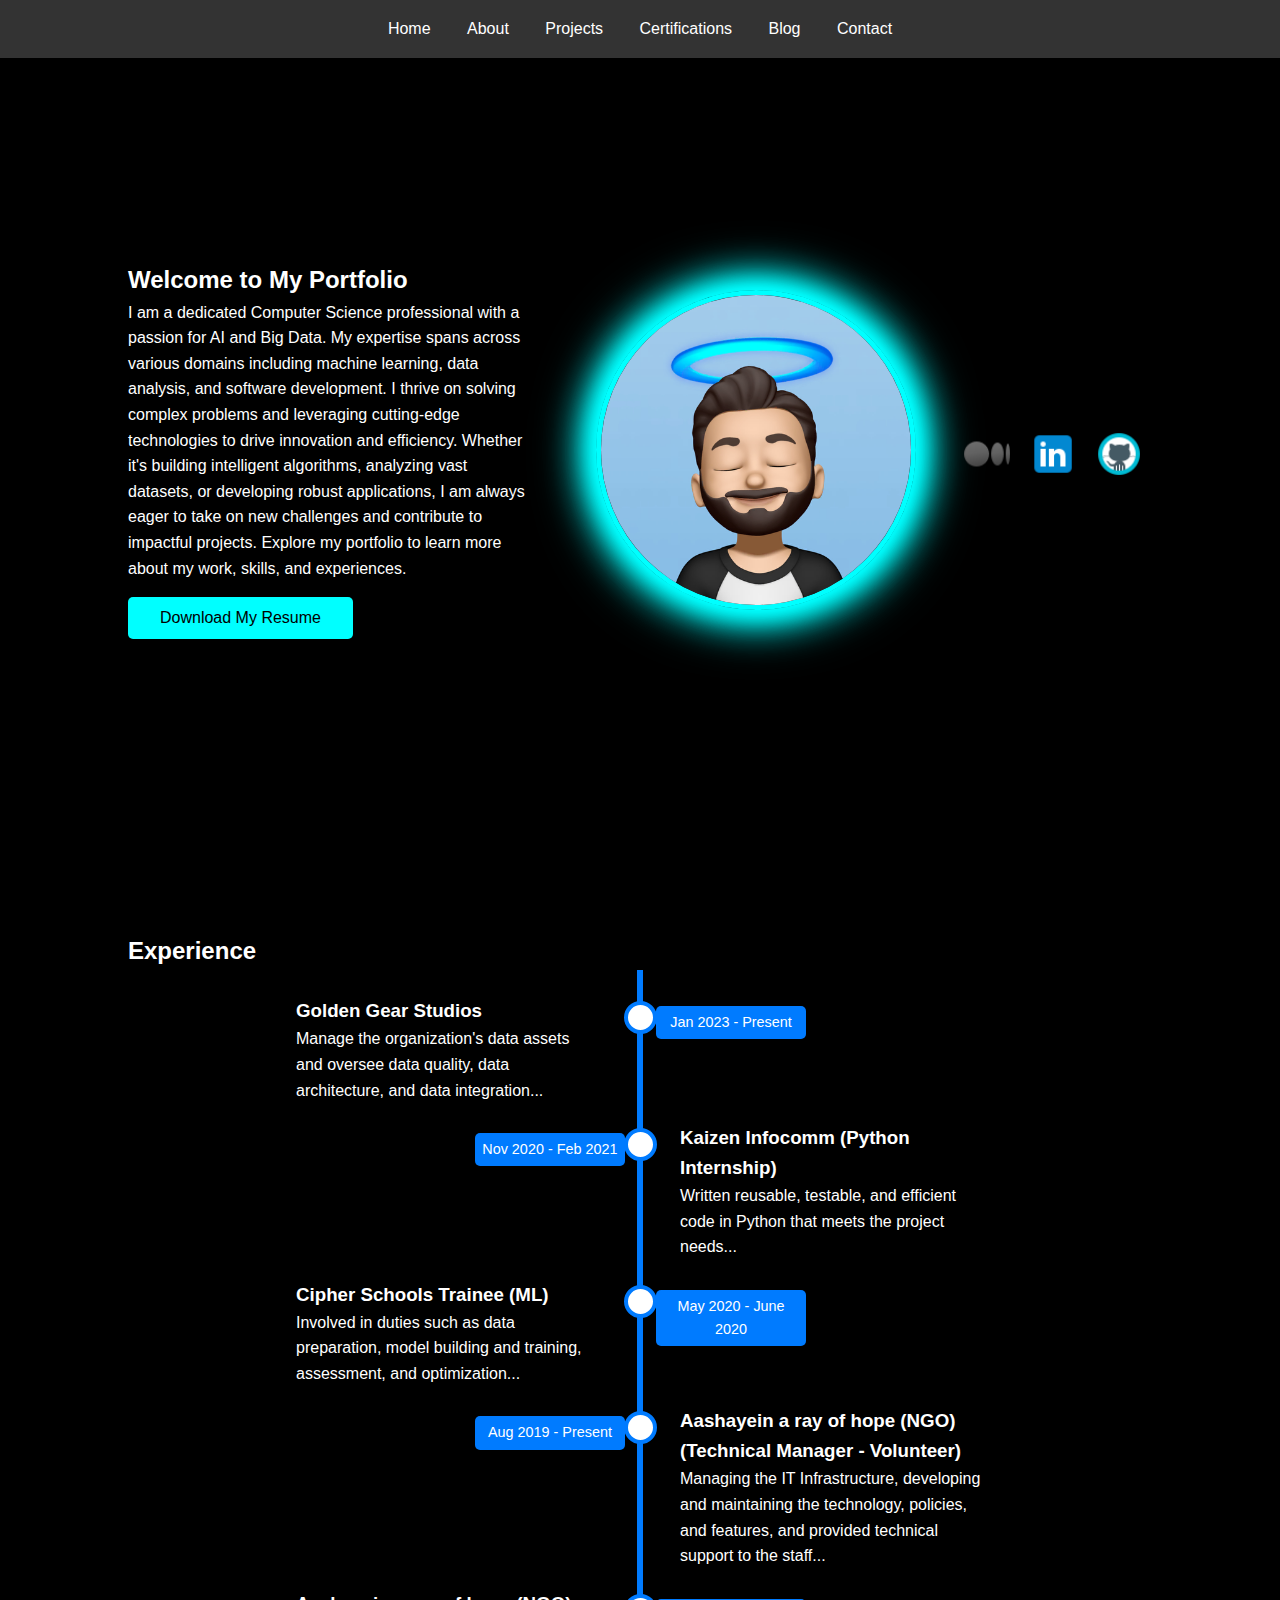
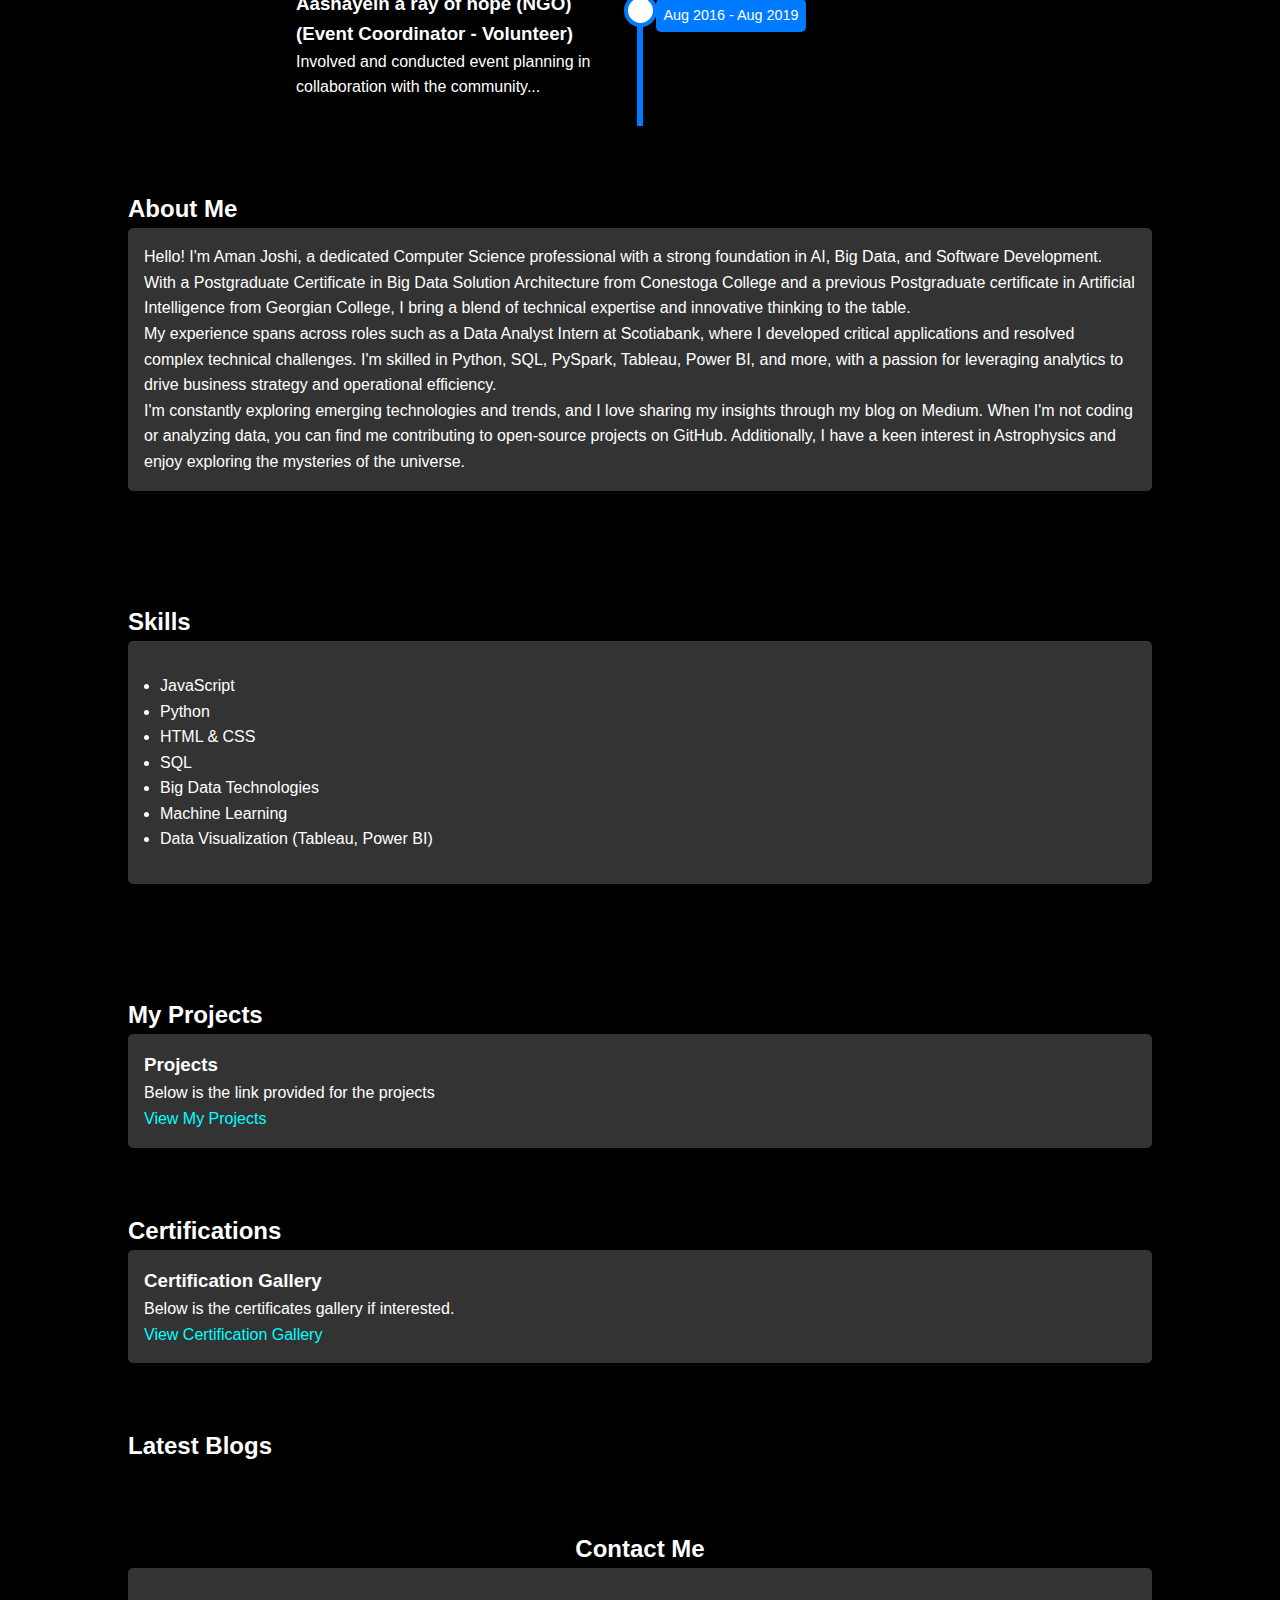
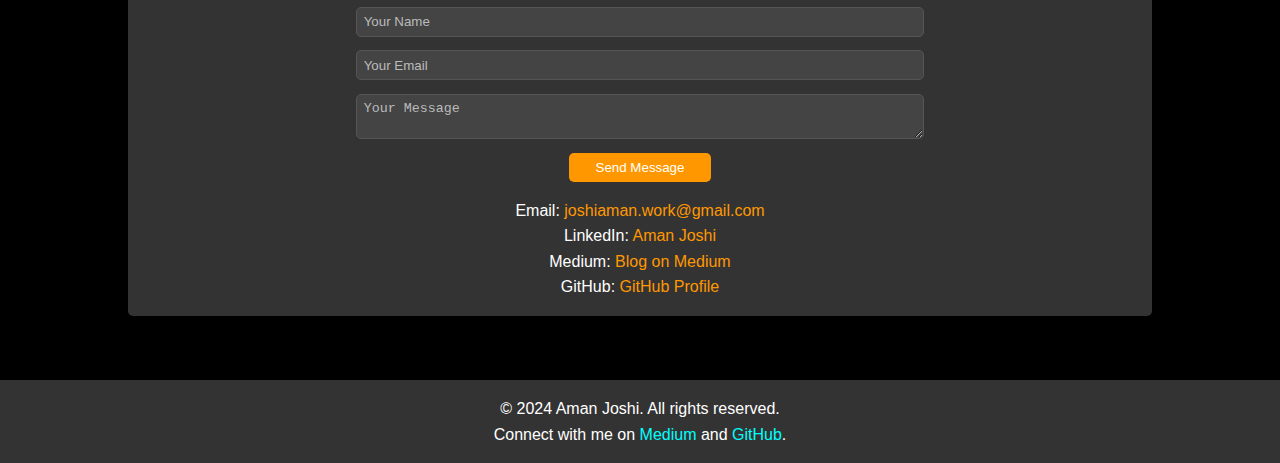
==== index.html @ c174aa96 "Update index.html" ====
<!DOCTYPE html>
<html lang="en">
<head>
    <meta charset="UTF-8">
    <meta name="viewport" content="width=device-width, initial-scale=1.0">
    <title>Aman Joshi - Portfolio</title>
    <link rel="stylesheet" href="styles.css">
</head>
<body>
    <!-- Header -->
    <header id="main-header">
        <div class="container">
            <div class="logo-name" id="logo-name">
                <img src="your-photo.jpg" alt="Aman Joshi" id="profile-img-header">
                <h1 id="name-header">Aman Joshi</h1>
            </div>
            <nav>
                <ul>
                    <li><a href="#home">Home</a></li>
                    <li><a href="#about">About</a></li>
                    <li><a href="#projects">Projects</a></li>
                    <li><a href="#certifications">Certifications</a></li>
                    <li><a href="#blog">Blog</a></li>
                    <li><a href="#contact">Contact</a></li>
                </ul>
            </nav>
        </div>
    </header>

    <!-- Home Section -->
    <section id="home">
        <div class="container home-content">
            <div class="text-content">
                <h2>Welcome to My Portfolio</h2>
                <p>I am a dedicated Computer Science professional with a passion for AI and Big Data. My expertise spans across various domains including machine learning, data analysis, and software development. I thrive on solving complex problems and leveraging cutting-edge technologies to drive innovation and efficiency. Whether it's building intelligent algorithms, analyzing vast datasets, or developing robust applications, I am always eager to take on new challenges and contribute to impactful projects. Explore my portfolio to learn more about my work, skills, and experiences.</p>
                <a href="JoshiAman_resume.pdf" class="btn-download" download>Download My Resume</a>
            </div>
            <div class="image-content">
                <img src="your-photo.jpg" alt="Aman Joshi" id="profile-img-center">
            </div>
            <div class="social-icons">
                <a href="https://medium.com/@amanjoshi1399" target="_blank"><img src="medium-icon.png" alt="Medium"></a>
                <a href="https://www.linkedin.com/in/amanjoshi1399/" target="_blank"><img src="linkedin-icon.png" alt="LinkedIn"></a>
                <a href="https://github.com/icyboguyaman" target="_blank"><img src="github-icon.png" alt="GitHub"></a>
            </div>
        </div>
    </section>

    <!-- Experience Section -->
    <section id="experience">
        <div class="container">
            <h2>Experience</h2>
            <div class="timeline">
                <div class="timeline-item">
                    <div class="timeline-date">Jan 2023 - Present</div>
                    <div class="timeline-content">
                        <h3>Golden Gear Studios</h3>
                        <p>Manage the organization's data assets and oversee data quality, data architecture, and data integration...</p>
                    </div>
                </div>
                <div class="timeline-item">
                    <div class="timeline-date">Nov 2020 - Feb 2021</div>
                    <div class="timeline-content">
                        <h3>Kaizen Infocomm (Python Internship)</h3>
                        <p>Written reusable, testable, and efficient code in Python that meets the project needs...</p>
                    </div>
                </div>
                <div class="timeline-item">
                    <div class="timeline-date">May 2020 - June 2020</div>
                    <div class="timeline-content">
                        <h3>Cipher Schools Trainee (ML)</h3>
                        <p>Involved in duties such as data preparation, model building and training, assessment, and optimization...</p>
                    </div>
                </div>
                <div class="timeline-item">
                    <div class="timeline-date">Aug 2019 - Present</div>
                    <div class="timeline-content">
                        <h3>Aashayein a ray of hope (NGO) (Technical Manager - Volunteer)</h3>
                        <p>Managing the IT Infrastructure, developing and maintaining the technology, policies, and features, and provided technical support to the staff...</p>
                    </div>
                </div>
                <div class="timeline-item">
                    <div class="timeline-date">Aug 2016 - Aug 2019</div>
                    <div class="timeline-content">
                        <h3>Aashayein a ray of hope (NGO) (Event Coordinator - Volunteer)</h3>
                        <p>Involved and conducted event planning in collaboration with the community...</p>
                    </div>
                </div>
            </div>
        </div>
    </section>

    <!-- About Section -->
    <section id="about">
        <div class="container">
            <h2>About Me</h2>
            <div class="content-box">
                <p>Hello! I'm Aman Joshi, a dedicated Computer Science professional with a strong foundation in AI, Big Data, and Software Development. With a Postgraduate Certificate in Big Data Solution Architecture from Conestoga College and a previous Postgraduate certificate in Artificial Intelligence from Georgian College, I bring a blend of technical expertise and innovative thinking to the table.</p>
                <p>My experience spans across roles such as a Data Analyst Intern at Scotiabank, where I developed critical applications and resolved complex technical challenges. I'm skilled in Python, SQL, PySpark, Tableau, Power BI, and more, with a passion for leveraging analytics to drive business strategy and operational efficiency.</p>
                <p>I'm constantly exploring emerging technologies and trends, and I love sharing my insights through my blog on Medium. When I'm not coding or analyzing data, you can find me contributing to open-source projects on GitHub. Additionally, I have a keen interest in Astrophysics and enjoy exploring the mysteries of the universe.</p>
            </div>
        </div>
    </section>

    <!-- Skills Section -->
    <section id="skills">
        <div class="container">
            <h2>Skills</h2>
            <div class="content-box">
                <ul>
                    <li>JavaScript</li>
                    <li>Python</li>
                    <li>HTML & CSS</li>
                    <li>SQL</li>
                    <li>Big Data Technologies</li>
                    <li>Machine Learning</li>
                    <li>Data Visualization (Tableau, Power BI)</li>
                </ul>
            </div>
        </div>
    </section>

    <!-- Projects Section -->
    <section id="projects">
        <div class="container">
            <h2>My Projects</h2>
            <div class="content-box">
                <h3>Projects</h3>
                <p>Below is the link provided for the projects</p>
                <a href="https://github.com/icyboguyaman?tab=repositories" target="_blank">View My Projects</a>
            </div>
        </div>
    </section>

    <!-- Certifications Section -->
    <section id="certifications">
        <div class="container">
            <h2>Certifications</h2>
            <div class="content-box">
                <h3>Certification Gallery</h3>
                <p>Below is the certificates gallery if interested.</p>
                <a href="certification-gallery.html" target="_blank">View Certification Gallery</a>
            </div>
        </div>
    </section>
    <!-- Latest Blogs Section -->
    <section id="latest-blogs">
        <div class="container">
            <h2>Latest Blogs</h2>
            <div id="medium-blogs"></div>
        </div>
    </section>

    <!-- Contact Section -->
    <section id="contact">
        <div class="container">
            <h2>Contact Me</h2>
            <div class="content-box">
                <form action="submit_form.php" method="post">
                    <input type="text" name="name" placeholder="Your Name" required>
                    <input type="email" name="email" placeholder="Your Email" required>
                    <textarea name="message" placeholder="Your Message" required></textarea>
                    <button type="submit">Send Message</button>
                </form>
                <div class="contact-info">
                    <p>Email: <a href="mailto:joshiaman.work@gmail.com">joshiaman.work@gmail.com</a></p>
                    <p>LinkedIn: <a href="https://www.linkedin.com/in/amanjoshi1399/">Aman Joshi</a></p>
                    <p>Medium: <a href="https://medium.com/@amanjoshi1399" target="_blank">Blog on Medium</a></p>
                    <p>GitHub: <a href="https://github.com/icyboguyaman" target="_blank">GitHub Profile</a></p>
                </div>
            </div>
        </div>
    </section>

     <!-- Footer Section -->   
    <footer>
        <div class="container">
            <p>&copy; 2024 Aman Joshi. All rights reserved.</p>
            <p>Connect with me on <a href="https://medium.com/@amanjoshi1399">Medium</a> and <a href="https://github.com/icyboguyaman">GitHub</a>.</p>
        </div>
    </footer>

    <script>
        // Fetch Medium posts
        document.addEventListener("DOMContentLoaded", function() {
            const mediumURL = 'https://medium.com/feed/@amanjoshi1399';

            fetch('https://api.rss2json.com/v1/api.json?rss_url=' + mediumURL)
                .then(response => response.json())
                .then(data => {
                    let output = '';
                    data.items.slice(0, 5).forEach(item => {
                        // Extract thumbnail from content if not provided
                        const parser = new DOMParser();
                        const content = parser.parseFromString(item.content, 'text/html');
                        const img = content.querySelector('img');
                        const thumbnail = img ? img.src : '';

                        output += `
                            <div class="blog-post">
                                <a href="${item.link}" target="_blank">
                                    ${thumbnail ? `<img src="${thumbnail}" alt="${item.title}" class="blog-thumbnail">` : ''}
                                    <h3>${item.title}</h3>
                                </a>
                            </div>
                        `;
                    });
                    document.getElementById('medium-blogs').innerHTML = output;
                });
        });

        // Scroll event for header
        window.addEventListener('scroll', function() {
            const header = document.querySelector('header');
            const profileImgHeader = document.querySelector('#profile-img-header');
            const nameHeader = document.querySelector('#name-header');
            const profileImgCenter = document.querySelector('#profile-img-center');
            const logoName = document.querySelector('#logo-name');

            if (window.scrollY > 50) {
                header.classList.add('scrolled');
                logoName.style.display = 'flex';
            } else {
                header.classList.remove('scrolled');
                logoName.style.display = 'none';
            }
        });

        // To Ensure the page loads at the top
        window.onload = function() {
            if (window.location.hash) {
                window.location.hash = '';
            }
        };
    </script>
</body>
</html>
---- styles.css ----
/* Reset some basic elements */
* {
    margin: 0;
    padding: 0;
    box-sizing: border-box;
}

/* Body */
body {
    background-color: #000; /* Set background to black */
    color: #fff; /* Set text color to white */
    font-family: Arial, sans-serif;
    line-height: 1.6;
}

/* Container */
.container {
    width: 80%;
    margin: 0 auto;
}

/* Header */
header {
    position: fixed;
    top: 0;
    width: 100%;
    background: #333;
    color: #fff;
    padding: 1em 0;
    z-index: 1000;
    display: flex;
    justify-content: space-between;
    align-items: center;
    transition: all 0.3s;
}

header h1 {
    font-size: 2em;
    transition: font-size 0.3s, transform 0.3s;
}

/* Container for logo and name */
.logo-name {
    display: none;
    align-items: center;
}

/* Profile Image */
#profile-img-header {
    border-radius: 50%;
    width: 50px;
    height: 50px;
    margin-right: 1em;
    transition: width 0.3s, height 0.3s, top 0.3s, left 0.3s, transform 0.3s;
}

/* Profile Image in the Center */
#profile-img-center {
    border-radius: 50%;
    width: 200px;
    height: 200px;
    margin-left: 2em;
}

/* Navigation */
nav ul {
    list-style: none;
    text-align: center;
}

nav ul li {
    display: inline;
    margin: 0 1em;
}

nav ul li a {
    color: #fff;
    text-decoration: none;
}

/* Home Section */
#home {
    display: flex;
    justify-content: center;
    align-items: center;
    text-align: left; /* Align text to the left */
    padding: 5em 0;
    min-height: 100vh;
}

#home .home-content {
    display: flex;
    align-items: center;
}

#home .text-content {
    flex: 1;
    margin-right: 2em; /* Add some space between text and image */
}

#home .image-content {
    flex: 1;
    display: flex;
    justify-content: center;
    align-items: center;
}

#profile-img-center {
    border-radius: 50%;
    width: 320px; 
    height: 320px; 
    margin: 1em 0;
    transition: transform 0.3s;
    border: 5px solid #00ffff; /* Neon border color */
    box-shadow: 0 0 10px #00ffff, 0 0 20px #00ffff, 0 0 30px #00ffff, 0 0 40px #00ffff, 0 0 50px #00ffff, 0 0 60px #00ffff; /* Neon glow effect */
}

/* About Section */
#about {
    background: #000; /* Set background to black */
    color: #fff; /* Set text color to white */
    padding: 2em 0;
}

#about .content-box {
    background: #333;
    padding: 1em;
    border-radius: 5px;
}

/* Skills Section */
#skills {
    background: #000; /* Set background to black */
    color: #fff; /* Set text color to white */
    padding: 5em 0;
}

#skills .content-box {
    background: #333;
    padding: 2em;
    border-radius: 5px;
}

/* Projects Section */
#projects {
    padding: 2em 0;
    background-color: #000; /* Set background to black */
    color: #fff; /* Set text color to white */
}

#projects .content-box {
    background: #333;
    padding: 1em;
    border-radius: 5px;
}

#projects .content-box a {
    color: #00ffff; /* Neon white color for links */
    text-decoration: none;
    transition: color 0.3s;
}

#projects .content-box a:hover {
    color: #ffffff; /* White color on hover */
}

/* Certifications Section */
#certifications {
    padding: 2em 0;
    background-color: #000; /* Set background to black */
    color: #fff; /* Set text color to white */
}

#certifications .content-box {
    background: #333;
    padding: 1em;
    border-radius: 5px;
}

#certifications .content-box a {
    color: #00ffff; /* Neon white color for links */
    text-decoration: none;
    transition: color 0.3s;
}

#certifications .content-box a:hover {
    color: #ffffff; /* White color on hover */
}

/* Blog Section */
#blog {
    padding: 2em 0;
    background-color: #000; /* Set background to black */
    color: #fff; /* Set text color to white */
}

#blog .content-box {
    background: #333;
    padding: 1em;
    border-radius: 5px;
}

#blog .content-box a {
    color: #00ffff; /* Neon white color for links */
    text-decoration: none;
    transition: color 0.3s;
}

#blog .content-box a:hover {
    color: #ffffff; /* White color on hover */
}

/* Contact Section */
#contact {
    background-color: #000; /* Set background to black */
    color: #fff; /* Set text color to white */
    padding: 2em 0;
    text-align: center;
}

#contact .content-box {
    background: #333;
    padding: 1em;
    border-radius: 5px;
}

#contact form {
    max-width: 600px;
    margin: 0 auto;
    padding: 1em;
    background: #333;
    border-radius: 5px;
}

#contact form input,
#contact form textarea {
    width: 100%;
    padding: 0.5em;
    margin: 0.5em 0;
    background: #444; /* Change input background to blend in */
    color: #fff; /* Change input text color to white */
    border: 1px solid #555; /* Add a border to inputs */
    border-radius: 5px;
}

#contact form input::placeholder,
#contact form textarea::placeholder {
    color: #bbb; /* Change placeholder text color */
}

#contact form button {
    padding: 0.5em 2em;
    background: #ff9800;
    color: #fff;
    border: none;
    border-radius: 5px;
    transition: background 0.3s;
}

#contact form button:hover {
    background: #e68900; /* Change button background on hover */
}

/* Footer */
footer {
    background: #333;
    color: #fff;
    text-align: center;
    padding: 1em 0;
    margin-top: 2em;
}

footer a {
    color: #00ffff; /* Neon white color for footer links */
    text-decoration: none;
    transition: color 0.3s;
}

footer a:hover {
    color: #ffffff; /* White color on hover */
}

/* Certification Gallery Section */
#certification-gallery .gallery {
    display: flex;
    flex-wrap: wrap;
    justify-content: center;
}

#certification-gallery .gallery-item {
    margin: 1em;
    background: #333;
    padding: 1em;
    border-radius: 5px;
    width: calc(33% - 2em);
    box-sizing: border-box;
    text-align: center;
}

#certification-gallery .gallery-item h3 {
    margin-bottom: 0.5em;
}

#certification-gallery .gallery-item img {
    width: 100px; /* Fixed width for thumbnails */
    height: auto;
    border-radius: 5px;
    cursor: pointer;
    transition: transform 0.3s;
}

#certification-gallery .gallery-item img:hover {
    transform: scale(1.05);
}

/* Modal */
.modal {
    display: none;
    position: fixed;
    z-index: 1000;
    left: 0;
    top: 0;
    width: 100%;
    height: 100%;
    overflow: auto;
    background-color: rgba(0, 0, 0, 0.8);
}

.modal .close {
    position: absolute;
    top: 10px;
    right: 25px;
    color: #fff;
    font-size: 35px;
    font-weight: bold;
    transition: 0.3s;
    cursor: pointer;
}

.modal .close:hover,
.modal .close:focus {
    color: #bbb;
    text-decoration: none;
    cursor: pointer;
}

.modal embed {
    margin: auto;
    display: block;
    width: 80%;
    max-width: 1000px;
    height: 80%;
}

/* Contact and About Section Links */
#about ul a,
.contact-info a {
    color: #ff9800;
    text-decoration: none;
    transition: color 0.3s;
}

#about ul a:hover,
.contact-info a:hover {
    color: #e68900;
}
html {
    scroll-behavior: smooth;
}

/* Fade-in animation */
@keyframes fadeIn {
    from {
        opacity: 0;
    }
    to {
        opacity: 1;
    }
}

/* Apply animation to sections */
#home, #about, #skills, #projects, #certifications, #blog, #contact {
    animation: fadeIn 2s ease-in-out;
}

/* Responsive Design */
@media (max-width: 768px) {
    .container {
        width: 90%;
    }

    header {
        flex-direction: column;
        align-items: center;
    }

    nav ul {
        flex-direction: column;
    }

    nav ul li {
        margin: 0.5em 0;
    }

    #home {
        flex-direction: column;
        text-align: center;
    }

    #home .text-content, #home .image-content {
        margin: 1em 0;
    }

    #about, #skills, #projects, #certifications, #blog, #contact {
        padding: 2em 0;
    }

    #profile-img-header {
        width: 75px;
        height: 75px;
    }

    #profile-img-center {
        width: 250px;
        height: 250px;
    }
}

/* Button Styles */
.btn-download {
    display: inline-block;
    padding: 0.5em 2em;
    margin-top: 1em;
    background: #00ffff; /* Neon blue color for button */
    color: #000; /* Black text color */
    text-decoration: none; /* Remove underline from link */
    border-radius: 5px; /* Rounded corners */
    transition: background 0.3s, transform 0.3s; /* Smooth transitions */
}

.btn-download:hover {
    background: #0099cc; /* Slightly darker blue on hover */
    transform: scale(1.05); /* Slightly enlarge the button on hover */
}

/* Experience Section */
#experience {
    background: #000; /* Set background to black */
    color: #fff; /* Set text color to white */
    padding: 2em 0;
}

#experience .timeline {
    position: relative;
    max-width: 800px;
    margin: 0 auto;
    padding: 1em;
}

#experience .timeline::after {
    content: '';
    position: absolute;
    width: 6px;
    background-color: #007bff;
    top: 0;
    bottom: 0;
    left: 50%;
    margin-left: -3px;
}

#experience .timeline-item {
    padding: 10px 40px;
    position: relative;
    background-color: inherit;
    width: 50%;
}

#experience .timeline-item::after {
    content: '';
    position: absolute;
    width: 25px;
    height: 25px;
    right: -17px;
    background-color: #fff;
    border: 4px solid #007bff;
    top: 15px;
    border-radius: 50%;
    z-index: 1;
}

#experience .timeline-item .timeline-date {
    padding: 0.5em 0;
    position: absolute;
    width: 150px; /* Adjust width as needed */
    top: 20px;
    font-size: 0.9em; /* Adjust font size as needed */
    background-color: #007bff; /* Background color for the date */
    color: #fff; /* Text color for the date */
    border-radius: 5px; /* Rounded corners for the date */
    padding: 5px; /* Padding for the date */
}

#experience .timeline-item:nth-child(odd) {
    left: 0;
}

#experience .timeline-item:nth-child(even) {
    left: 50%;
}

#experience .timeline-item:nth-child(even)::after {
    left: -16px;
}

#experience .timeline-item:nth-child(odd) .timeline-date {
    left: 400px; /* Position to the left for odd items */
    text-align: center;
}

#experience .timeline-item:nth-child(even) .timeline-date {
    left: -43%; /* Position to the right for even items */
    text-align: center;
}

/* Social Media Icons */
.social-icons {
    margin-top: 1em;
    display: flex;
    justify-content: center;
}

.social-icons a {
    margin: 0 0.5em;
}

.social-icons img {
    width: 50px;
    height: 50px;
    transition: transform 0.3s;
}

.social-icons img:hover {
    transform: scale(1.1);
}

/* Latest Blogs Section */
#latest-blogs {
    padding: 2em 0;
    background-color: #000; /* Set background to black */
    color: #fff; /* Set text color to white */
}

.blog-post {
    background: #333;
    color: #fff;
    padding: 1em;
    margin: 1em 0;
    border-radius: 5px;
    display: flex;
    align-items: center;
}

.blog-post img.blog-thumbnail {
    max-width: 100px; /* Adjust the size of the thumbnail */
    margin-right: 1em;
    border-radius: 5px;
}

.blog-post a {
    color: #00ffff; /* Neon white color for links */
    text-decoration: none;
    transition: color 0.3s;
}

.blog-post a:hover {
    color: #ffffff; /* White color on hover */
}
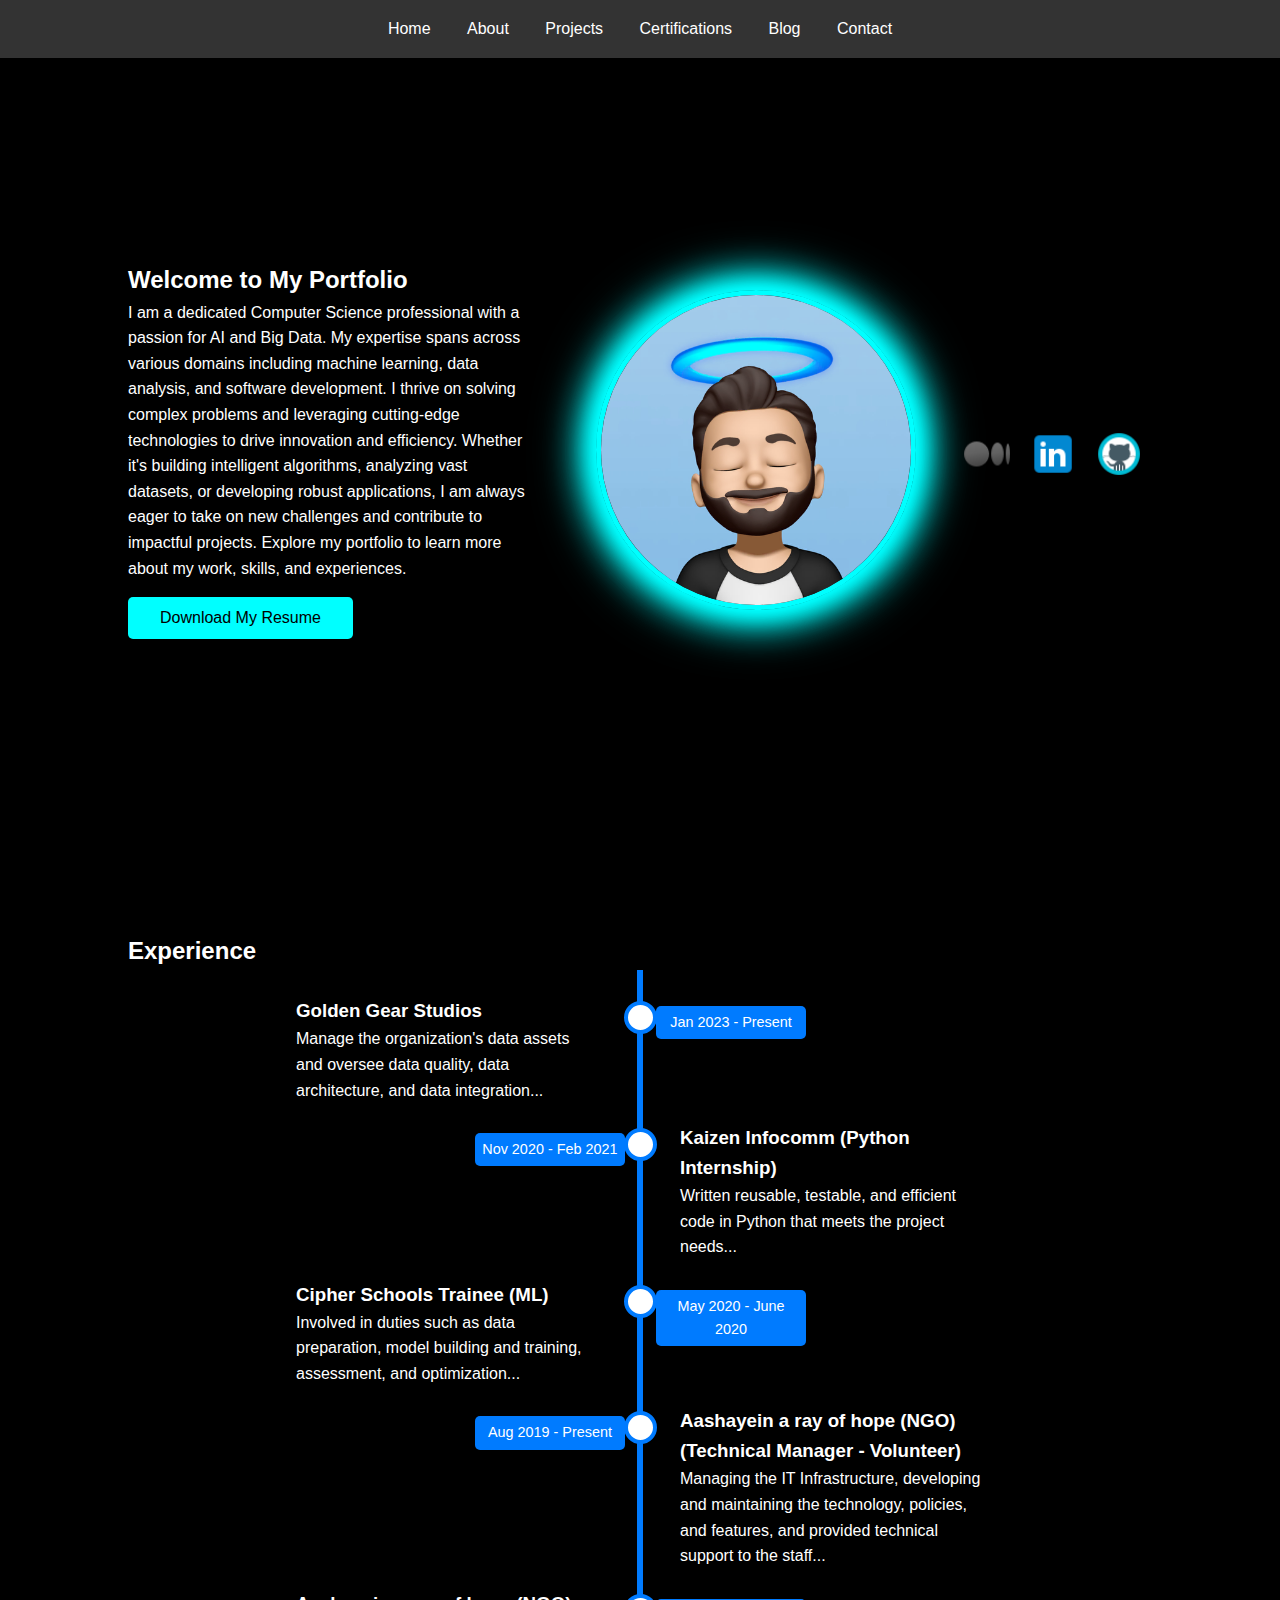
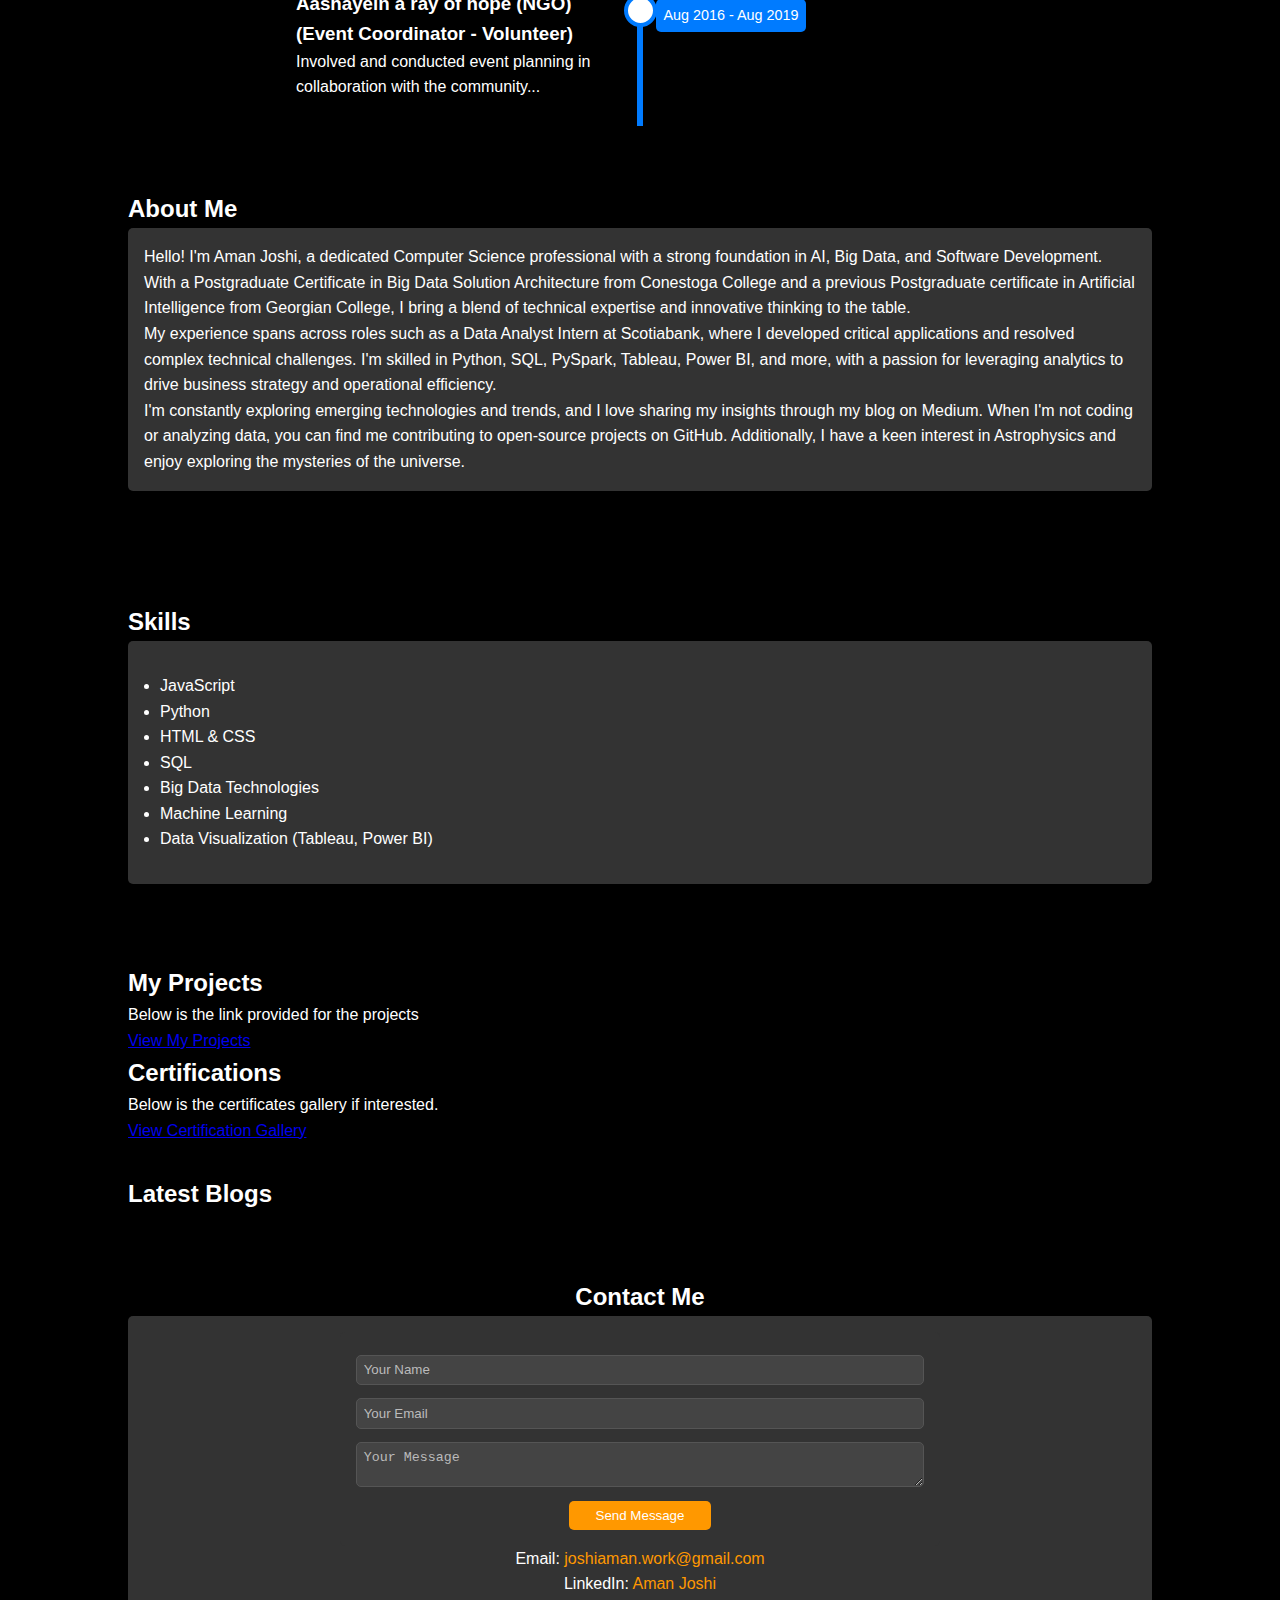
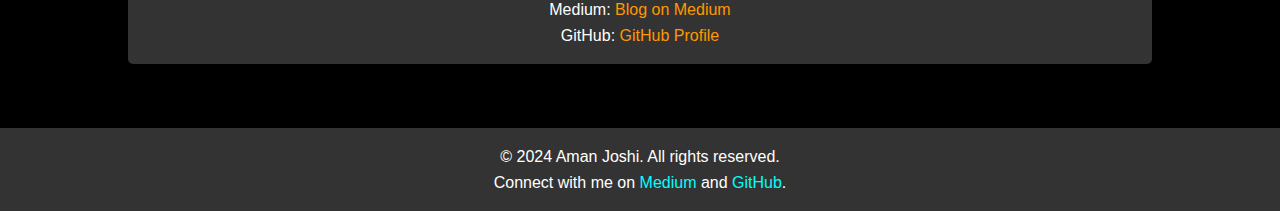
==== commit fb5e35dd: "Update index.html" ====
--- a/index.html
+++ b/index.html
@@ -120,34 +120,33 @@
         </div>
     </section>
 
-    <!-- Projects Section -->
-    <section id="projects">
-        <div class="container">
-            <h2>My Projects</h2>
-            <div class="content-box">
-                <h3>Projects</h3>
-                <p>Below is the link provided for the projects</p>
-                <a href="https://github.com/icyboguyaman?tab=repositories" target="_blank">View My Projects</a>
-            </div>
-        </div>
-    </section>
-
-    <!-- Certifications Section -->
-    <section id="certifications">
-        <div class="container">
-            <h2>Certifications</h2>
-            <div class="content-box">
-                <h3>Certification Gallery</h3>
-                <p>Below is the certificates gallery if interested.</p>
-                <a href="certification-gallery.html" target="_blank">View Certification Gallery</a>
-            </div>
-        </div>
-    </section>
+    <!-- Projects and Certifications Section -->
+<section id="projects-certifications">
+    <div class="container">
+        <div class="cards">
+            <div class="card">
+                <h2>My Projects</h2>
+                <div class="content-box">
+                    <p>Below is the link provided for the projects</p>
+                    <a href="https://github.com/icyboguyaman?tab=repositories" target="_blank">View My Projects</a>
+                </div>
+            </div>
+            <div class="card">
+                <h2>Certifications</h2>
+                <div class="content-box">
+                    <p>Below is the certificates gallery if interested.</p>
+                    <a href="certification-gallery.html" target="_blank">View Certification Gallery</a>
+                </div>
+            </div>
+        </div>
+    </div>
+</section>
+
     <!-- Latest Blogs Section -->
     <section id="latest-blogs">
         <div class="container">
             <h2>Latest Blogs</h2>
-            <div id="medium-blogs"></div>
+            <div class="blog-gallery" id="medium-blogs"></div>
         </div>
     </section>
 
@@ -172,7 +171,7 @@
         </div>
     </section>
 
-     <!-- Footer Section -->   
+    <!-- Footer Section -->   
     <footer>
         <div class="container">
             <p>&copy; 2024 Aman Joshi. All rights reserved.</p>
@@ -180,8 +179,8 @@
         </div>
     </footer>
 
+    <!-- JavaScript for fetching Medium posts -->
     <script>
-        // Fetch Medium posts
         document.addEventListener("DOMContentLoaded", function() {
             const mediumURL = 'https://medium.com/feed/@amanjoshi1399';
 
@@ -197,7 +196,7 @@
                         const thumbnail = img ? img.src : '';
 
                         output += `
-                            <div class="blog-post">
+                            <div class="blog-card">
                                 <a href="${item.link}" target="_blank">
                                     ${thumbnail ? `<img src="${thumbnail}" alt="${item.title}" class="blog-thumbnail">` : ''}
                                     <h3>${item.title}</h3>
--- a/styles.css
+++ b/styles.css
@@ -550,29 +550,45 @@
     color: #fff; /* Set text color to white */
 }
 
-.blog-post {
+.blog-gallery {
+    display: flex;
+    flex-wrap: wrap;
+    justify-content: center;
+}
+
+.blog-card {
     background: #333;
     color: #fff;
     padding: 1em;
-    margin: 1em 0;
-    border-radius: 5px;
-    display: flex;
-    align-items: center;
-}
-
-.blog-post img.blog-thumbnail {
-    max-width: 100px; /* Adjust the size of the thumbnail */
-    margin-right: 1em;
-    border-radius: 5px;
-}
-
-.blog-post a {
+    margin: 1em;
+    border-radius: 5px;
+    width: calc(33% - 2em);
+    box-sizing: border-box;
+    text-align: center;
+    transition: transform 0.3s;
+}
+
+.blog-card:hover {
+    transform: scale(1.05);
+}
+
+.blog-card img {
+    width: 100%;
+    height: auto;
+    border-radius: 5px;
+}
+
+.blog-card h3 {
+    margin-top: 1em;
+    font-size: 1.2em;
+}
+
+.blog-card a {
     color: #00ffff; /* Neon white color for links */
     text-decoration: none;
     transition: color 0.3s;
 }
 
-.blog-post a:hover {
+.blog-card a:hover {
     color: #ffffff; /* White color on hover */
 }
-
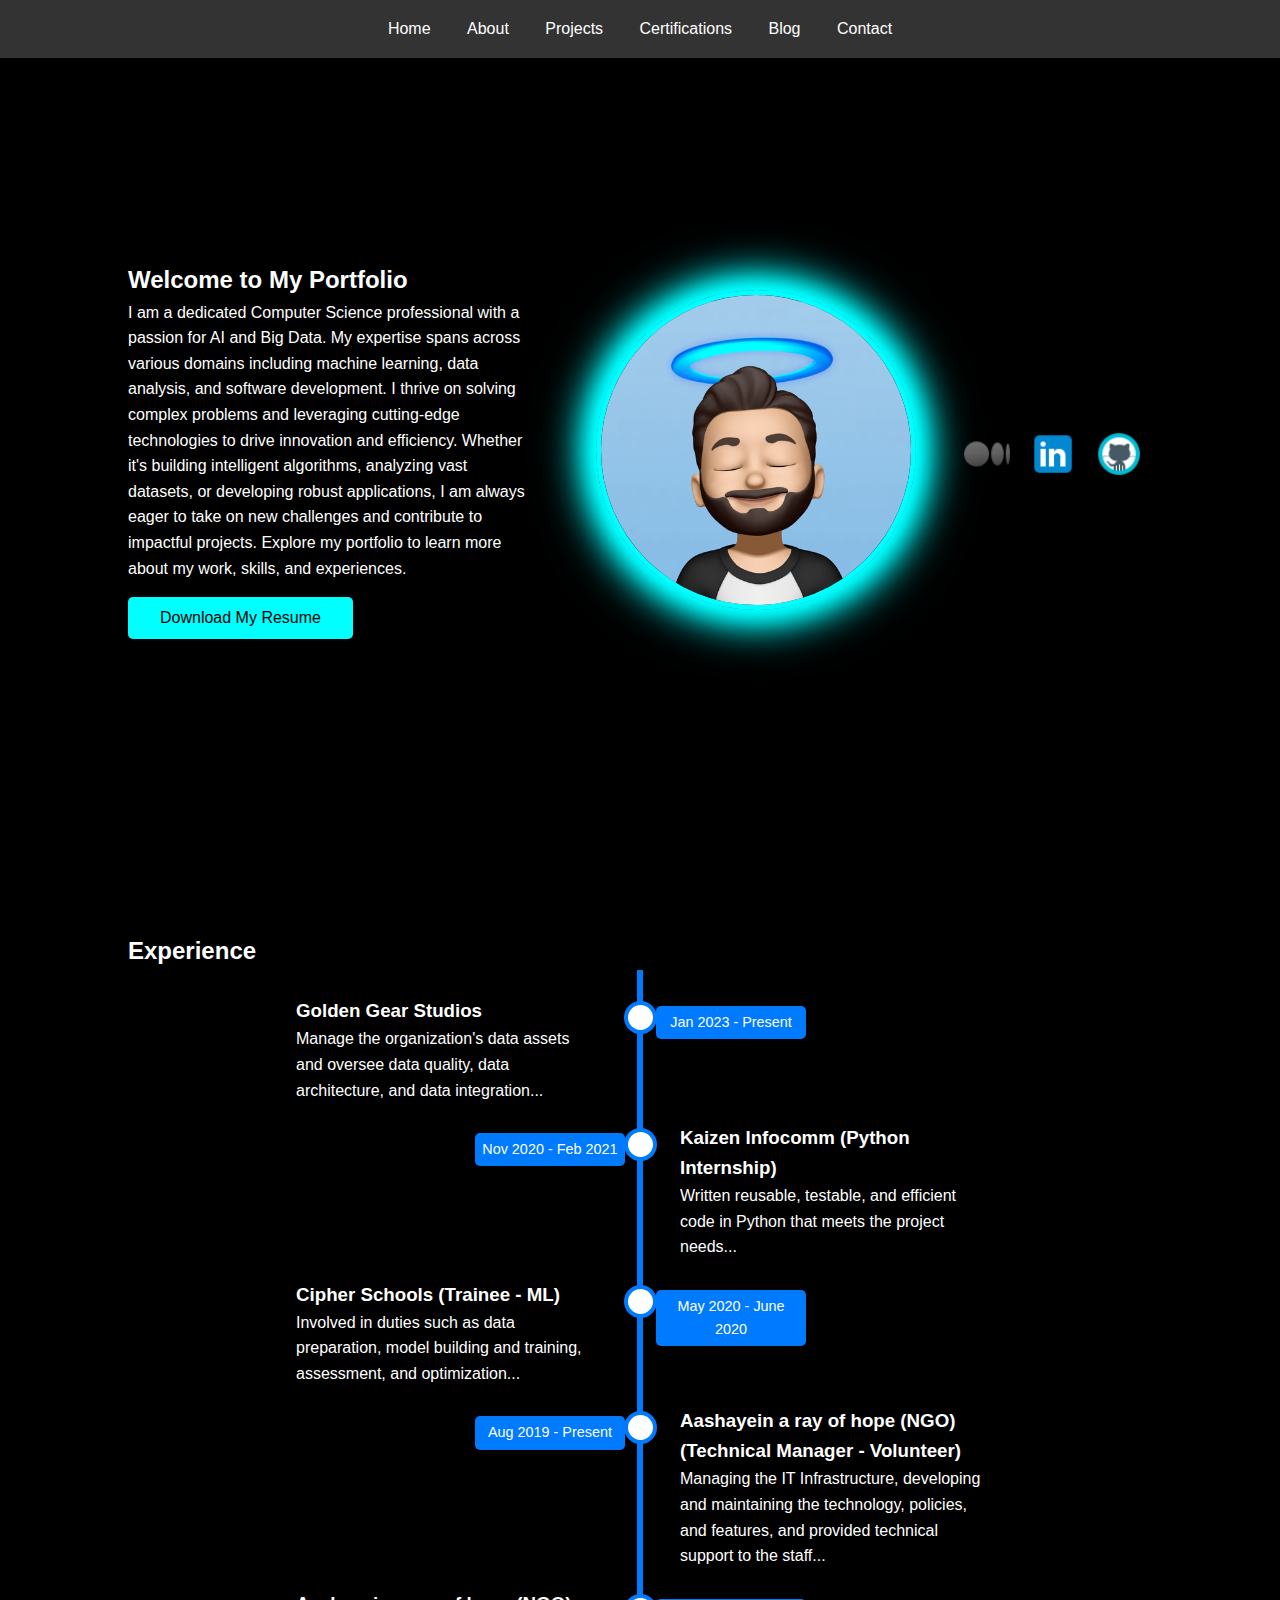
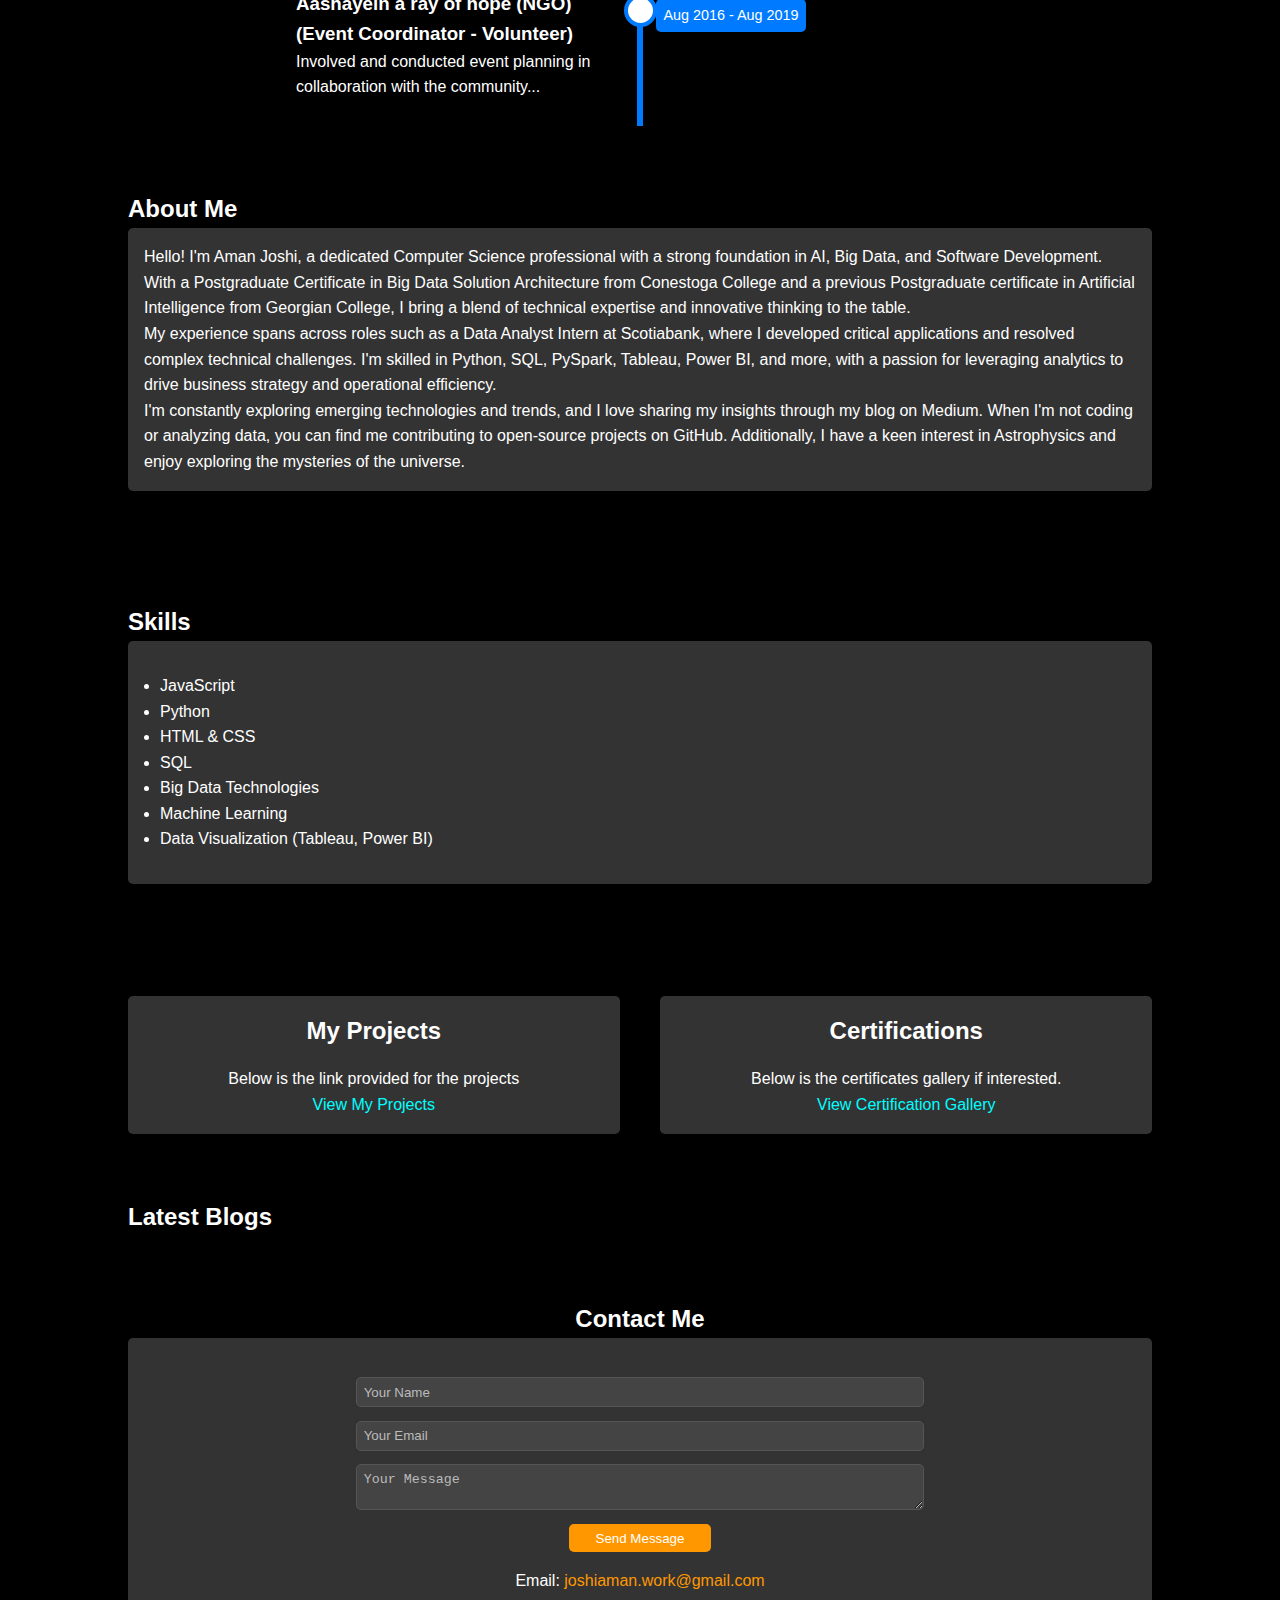
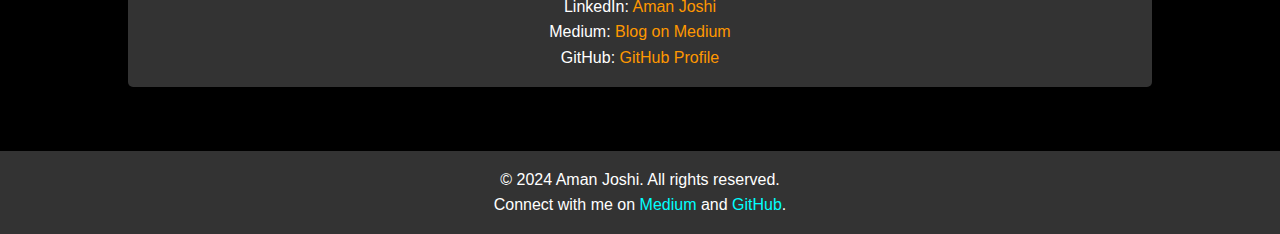
==== commit a51d7881: "Update index.html" ====
--- a/index.html
+++ b/index.html
@@ -68,7 +68,7 @@
                 <div class="timeline-item">
                     <div class="timeline-date">May 2020 - June 2020</div>
                     <div class="timeline-content">
-                        <h3>Cipher Schools Trainee (ML)</h3>
+                        <h3>Cipher Schools (Trainee - ML)</h3>
                         <p>Involved in duties such as data preparation, model building and training, assessment, and optimization...</p>
                     </div>
                 </div>
--- a/styles.css
+++ b/styles.css
@@ -141,51 +141,66 @@
     border-radius: 5px;
 }
 
-/* Projects Section */
-#projects {
+/* Projects and Certifications Section */
+#projects-certifications {
     padding: 2em 0;
     background-color: #000; /* Set background to black */
     color: #fff; /* Set text color to white */
 }
 
-#projects .content-box {
-    background: #333;
-    padding: 1em;
-    border-radius: 5px;
-}
-
-#projects .content-box a {
+.cards {
+    display: flex;
+    justify-content: space-between; /* Ensure cards are side by side with space between them */
+    gap: 1em; /* Add gap between cards */
+}
+
+.card {
+    background: #333;
+    color: #fff;
+    padding: 1em;
+    border-radius: 5px;
+    width: 48%; /* Set the width of each card to 48% to fit two cards side by side */
+    box-sizing: border-box;
+    text-align: center;
+    transition: transform 0.3s;
+}
+
+.card:hover {
+    transform: scale(1.05);
+}
+
+.card h2 {
+    margin-top: 0;
+    font-size: 1.5em;
+}
+
+.card p {
+    margin-top: 1em;
+    font-size: 1em;
+}
+
+.card a {
     color: #00ffff; /* Neon white color for links */
     text-decoration: none;
     transition: color 0.3s;
 }
 
-#projects .content-box a:hover {
+.card a:hover {
     color: #ffffff; /* White color on hover */
 }
 
-/* Certifications Section */
-#certifications {
-    padding: 2em 0;
-    background-color: #000; /* Set background to black */
-    color: #fff; /* Set text color to white */
-}
-
-#certifications .content-box {
-    background: #333;
-    padding: 1em;
-    border-radius: 5px;
-}
-
-#certifications .content-box a {
-    color: #00ffff; /* Neon white color for links */
-    text-decoration: none;
-    transition: color 0.3s;
-}
-
-#certifications .content-box a:hover {
-    color: #ffffff; /* White color on hover */
-}
+/* Responsive Design */
+@media (max-width: 768px) {
+    .cards {
+        flex-direction: column;
+    }
+    .card {
+        width: 100%;
+    }
+}
+
+
+
 
 /* Blog Section */
 #blog {
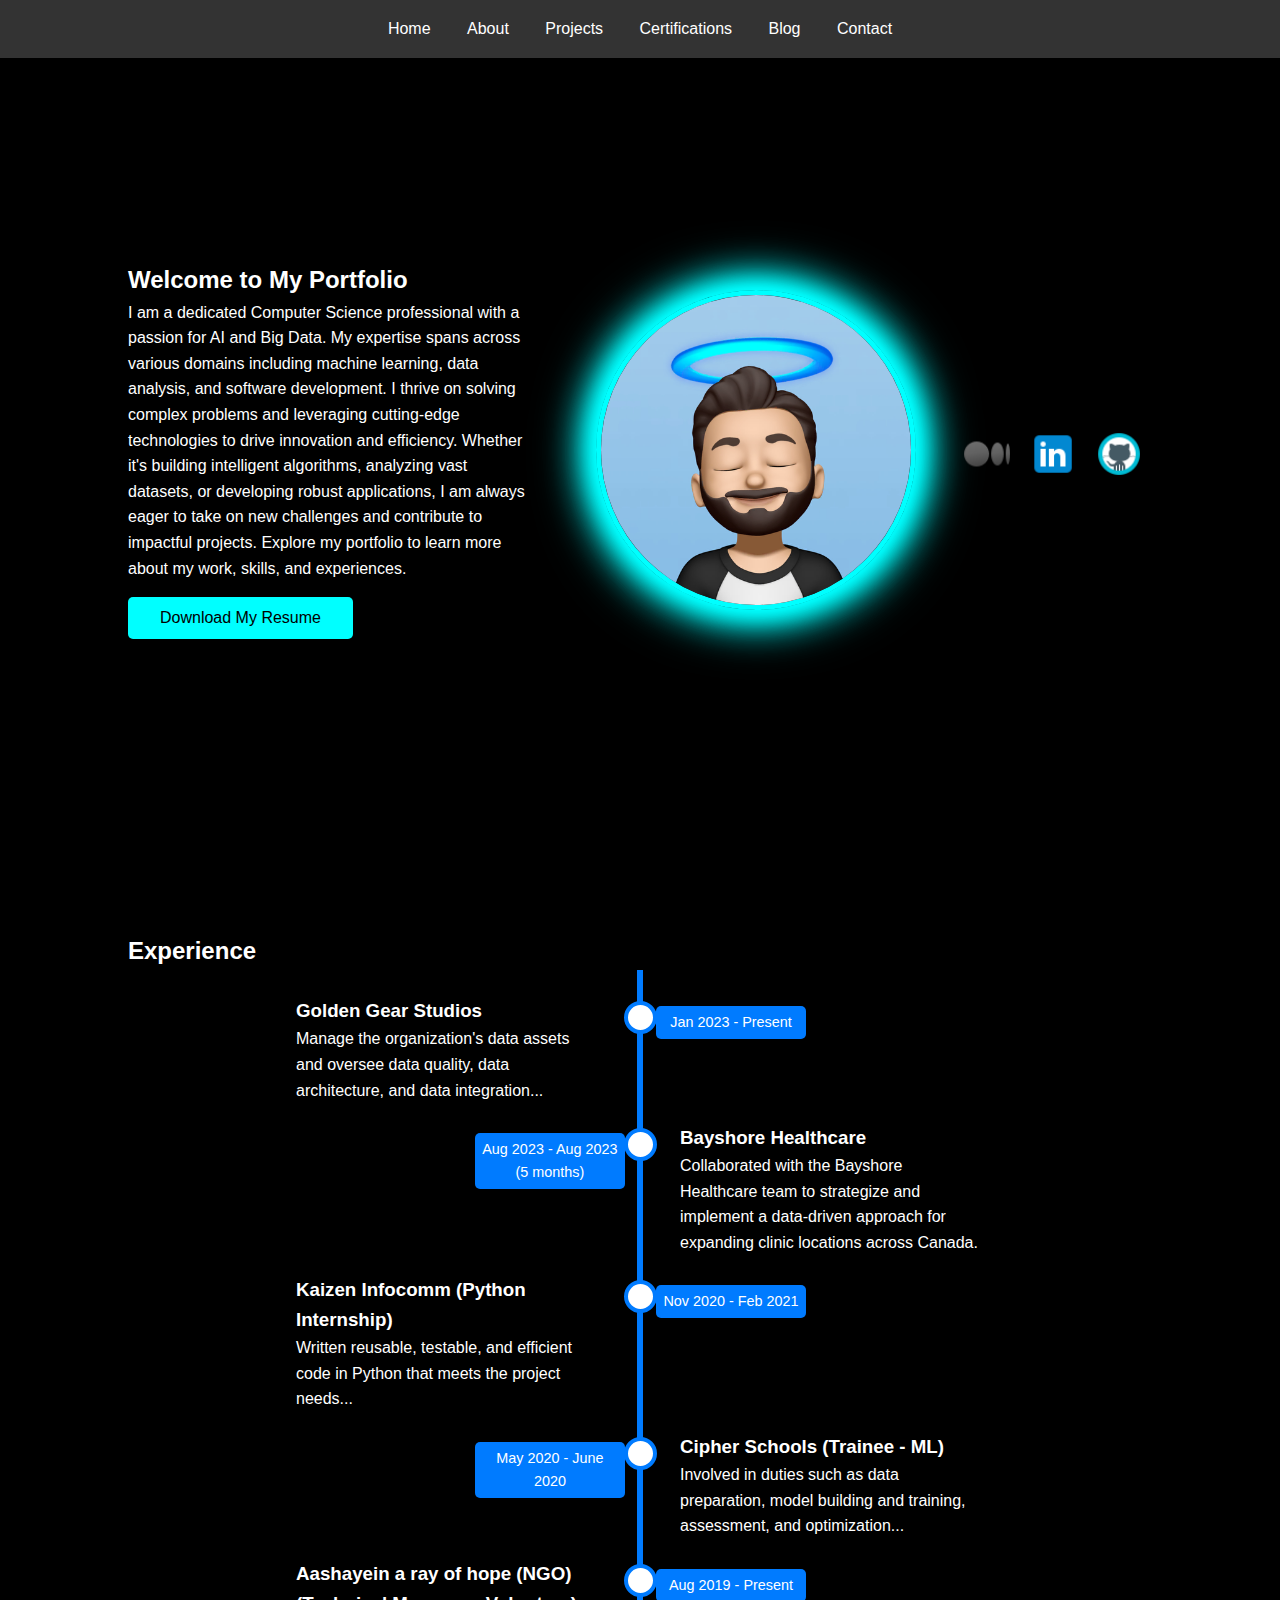
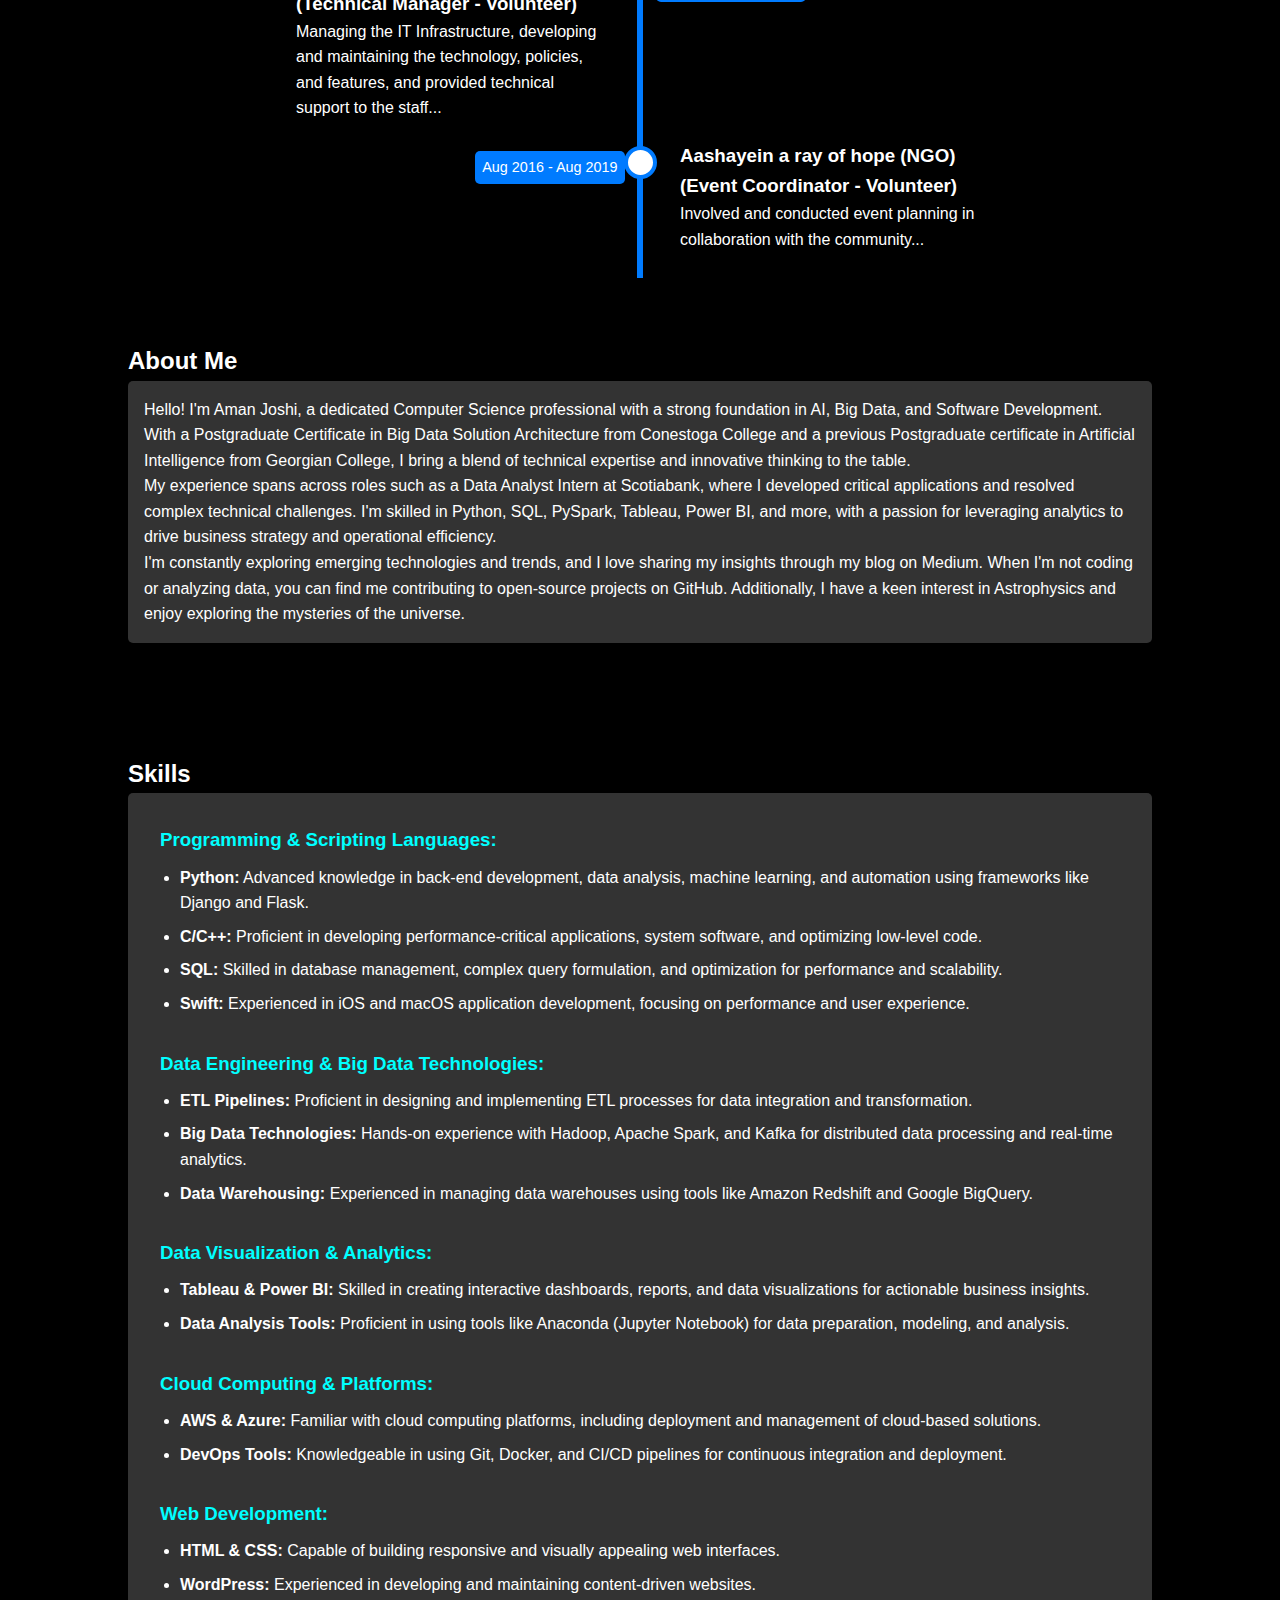
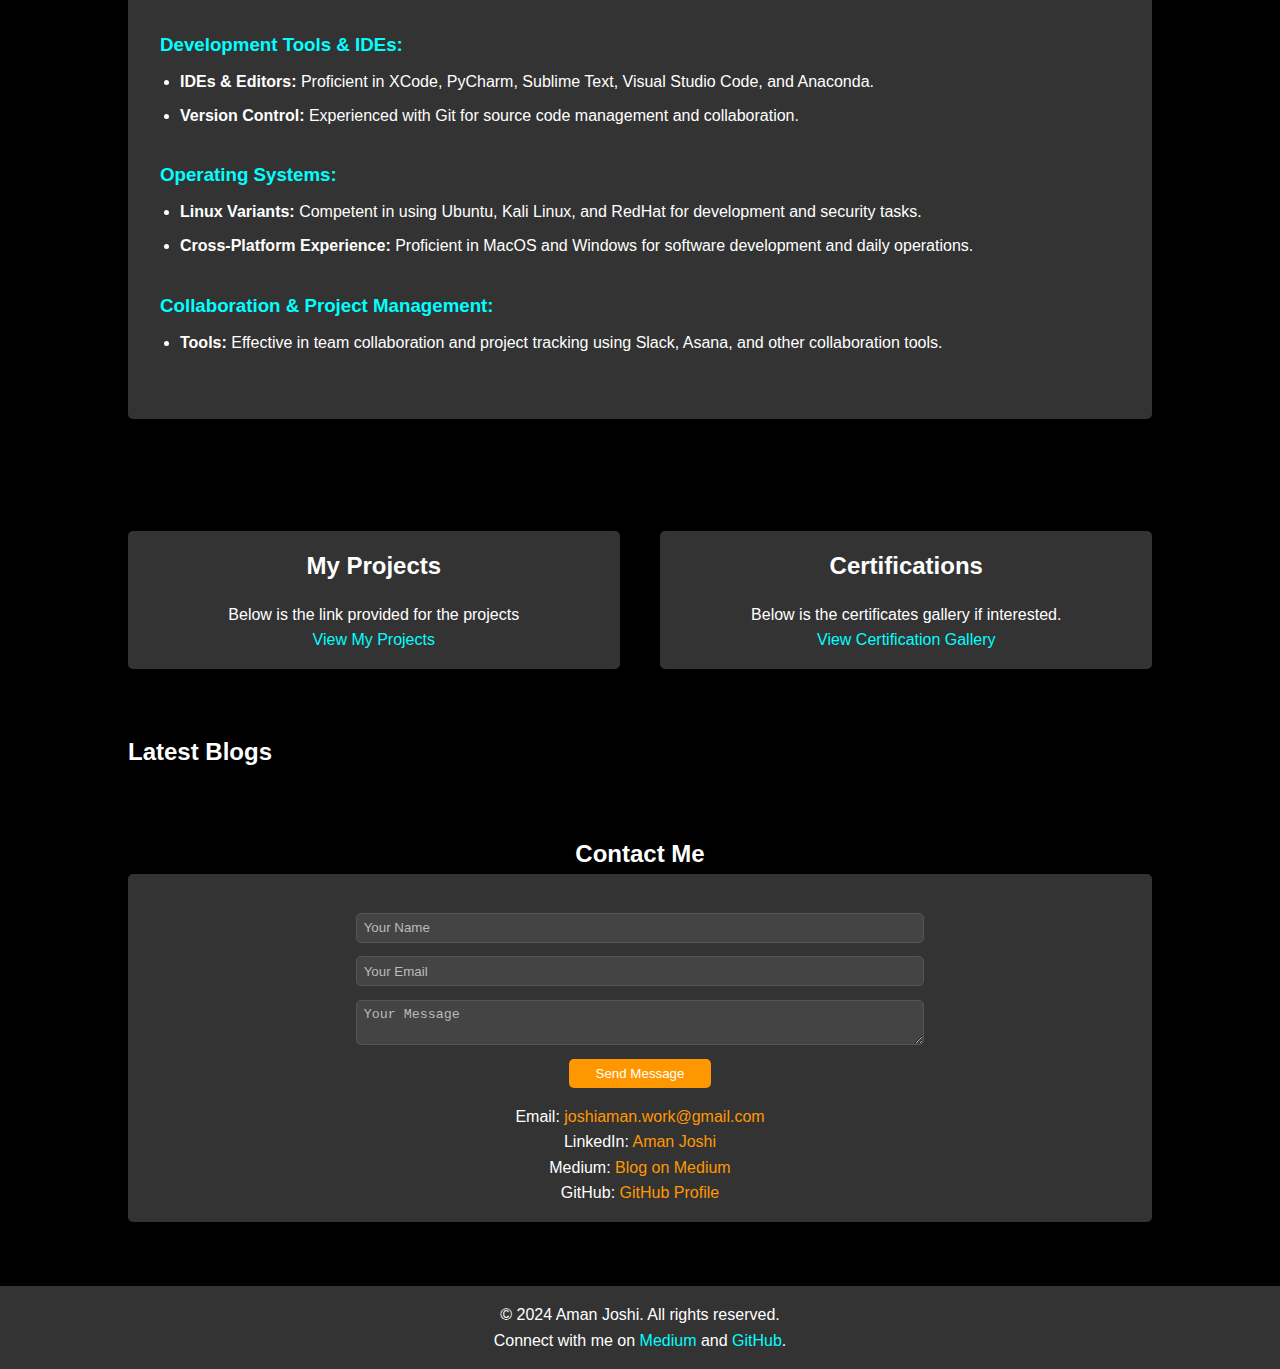
==== commit 9b19b330: "Update index.html" ====
--- a/index.html
+++ b/index.html
@@ -51,6 +51,7 @@
         <div class="container">
             <h2>Experience</h2>
             <div class="timeline">
+                <!-- Existing Experience 1 -->
                 <div class="timeline-item">
                     <div class="timeline-date">Jan 2023 - Present</div>
                     <div class="timeline-content">
@@ -58,6 +59,15 @@
                         <p>Manage the organization's data assets and oversee data quality, data architecture, and data integration...</p>
                     </div>
                 </div>
+                <!-- New Experience 6 -->
+                <div class="timeline-item">
+                    <div class="timeline-date">Aug 2023 - Aug 2023 (5 months)</div>
+                    <div class="timeline-content">
+                        <h3>Bayshore Healthcare</h3>
+                        <p>Collaborated with the Bayshore Healthcare team to strategize and implement a data-driven approach for expanding clinic locations across Canada.</p>
+                    </div>
+                </div>
+                <!-- Existing Experience 2 -->
                 <div class="timeline-item">
                     <div class="timeline-date">Nov 2020 - Feb 2021</div>
                     <div class="timeline-content">
@@ -65,6 +75,8 @@
                         <p>Written reusable, testable, and efficient code in Python that meets the project needs...</p>
                     </div>
                 </div>
+
+                <!-- Existing Experience 3 -->
                 <div class="timeline-item">
                     <div class="timeline-date">May 2020 - June 2020</div>
                     <div class="timeline-content">
@@ -72,6 +84,8 @@
                         <p>Involved in duties such as data preparation, model building and training, assessment, and optimization...</p>
                     </div>
                 </div>
+
+                <!-- Existing Experience 4 -->
                 <div class="timeline-item">
                     <div class="timeline-date">Aug 2019 - Present</div>
                     <div class="timeline-content">
@@ -79,6 +93,8 @@
                         <p>Managing the IT Infrastructure, developing and maintaining the technology, policies, and features, and provided technical support to the staff...</p>
                     </div>
                 </div>
+
+                <!-- Existing Experience 5 -->
                 <div class="timeline-item">
                     <div class="timeline-date">Aug 2016 - Aug 2019</div>
                     <div class="timeline-content">
@@ -86,6 +102,7 @@
                         <p>Involved and conducted event planning in collaboration with the community...</p>
                     </div>
                 </div>
+                <!-- Add more experiences here as needed -->
             </div>
         </div>
     </section>
@@ -107,40 +124,96 @@
         <div class="container">
             <h2>Skills</h2>
             <div class="content-box">
-                <ul>
-                    <li>JavaScript</li>
-                    <li>Python</li>
-                    <li>HTML & CSS</li>
-                    <li>SQL</li>
-                    <li>Big Data Technologies</li>
-                    <li>Machine Learning</li>
-                    <li>Data Visualization (Tableau, Power BI)</li>
-                </ul>
+                <div class="skill-category">
+                    <h3>Programming & Scripting Languages:</h3>
+                    <ul>
+                        <li><strong>Python:</strong> Advanced knowledge in back-end development, data analysis, machine learning, and automation using frameworks like Django and Flask.</li>
+                        <li><strong>C/C++:</strong> Proficient in developing performance-critical applications, system software, and optimizing low-level code.</li>
+                        <li><strong>SQL:</strong> Skilled in database management, complex query formulation, and optimization for performance and scalability.</li>
+                        <li><strong>Swift:</strong> Experienced in iOS and macOS application development, focusing on performance and user experience.</li>
+                    </ul>
+                </div>
+
+                <div class="skill-category">
+                    <h3>Data Engineering & Big Data Technologies:</h3>
+                    <ul>
+                        <li><strong>ETL Pipelines:</strong> Proficient in designing and implementing ETL processes for data integration and transformation.</li>
+                        <li><strong>Big Data Technologies:</strong> Hands-on experience with Hadoop, Apache Spark, and Kafka for distributed data processing and real-time analytics.</li>
+                        <li><strong>Data Warehousing:</strong> Experienced in managing data warehouses using tools like Amazon Redshift and Google BigQuery.</li>
+                    </ul>
+                </div>
+
+                <div class="skill-category">
+                    <h3>Data Visualization & Analytics:</h3>
+                    <ul>
+                        <li><strong>Tableau & Power BI:</strong> Skilled in creating interactive dashboards, reports, and data visualizations for actionable business insights.</li>
+                        <li><strong>Data Analysis Tools:</strong> Proficient in using tools like Anaconda (Jupyter Notebook) for data preparation, modeling, and analysis.</li>
+                    </ul>
+                </div>
+
+                <div class="skill-category">
+                    <h3>Cloud Computing & Platforms:</h3>
+                    <ul>
+                        <li><strong>AWS & Azure:</strong> Familiar with cloud computing platforms, including deployment and management of cloud-based solutions.</li>
+                        <li><strong>DevOps Tools:</strong> Knowledgeable in using Git, Docker, and CI/CD pipelines for continuous integration and deployment.</li>
+                    </ul>
+                </div>
+
+                <div class="skill-category">
+                    <h3>Web Development:</h3>
+                    <ul>
+                        <li><strong>HTML & CSS:</strong> Capable of building responsive and visually appealing web interfaces.</li>
+                        <li><strong>WordPress:</strong> Experienced in developing and maintaining content-driven websites.</li>
+                    </ul>
+                </div>
+
+                <div class="skill-category">
+                    <h3>Development Tools & IDEs:</h3>
+                    <ul>
+                        <li><strong>IDEs & Editors:</strong> Proficient in XCode, PyCharm, Sublime Text, Visual Studio Code, and Anaconda.</li>
+                        <li><strong>Version Control:</strong> Experienced with Git for source code management and collaboration.</li>
+                    </ul>
+                </div>
+
+                <div class="skill-category">
+                    <h3>Operating Systems:</h3>
+                    <ul>
+                        <li><strong>Linux Variants:</strong> Competent in using Ubuntu, Kali Linux, and RedHat for development and security tasks.</li>
+                        <li><strong>Cross-Platform Experience:</strong> Proficient in MacOS and Windows for software development and daily operations.</li>
+                    </ul>
+                </div>
+
+                <div class="skill-category">
+                    <h3>Collaboration & Project Management:</h3>
+                    <ul>
+                        <li><strong>Tools:</strong> Effective in team collaboration and project tracking using Slack, Asana, and other collaboration tools.</li>
+                    </ul>
+                </div>
             </div>
         </div>
     </section>
 
     <!-- Projects and Certifications Section -->
-<section id="projects-certifications">
-    <div class="container">
-        <div class="cards">
-            <div class="card">
-                <h2>My Projects</h2>
-                <div class="content-box">
-                    <p>Below is the link provided for the projects</p>
-                    <a href="https://github.com/icyboguyaman?tab=repositories" target="_blank">View My Projects</a>
-                </div>
-            </div>
-            <div class="card">
-                <h2>Certifications</h2>
-                <div class="content-box">
-                    <p>Below is the certificates gallery if interested.</p>
-                    <a href="certification-gallery.html" target="_blank">View Certification Gallery</a>
-                </div>
-            </div>
-        </div>
-    </div>
-</section>
+    <section id="projects-certifications">
+        <div class="container">
+            <div class="cards">
+                <div class="card">
+                    <h2>My Projects</h2>
+                    <div class="content-box">
+                        <p>Below is the link provided for the projects</p>
+                        <a href="https://github.com/icyboguyaman?tab=repositories" target="_blank">View My Projects</a>
+                    </div>
+                </div>
+                <div class="card">
+                    <h2>Certifications</h2>
+                    <div class="content-box">
+                        <p>Below is the certificates gallery if interested.</p>
+                        <a href="certification-gallery.html" target="_blank">View Certification Gallery</a>
+                    </div>
+                </div>
+            </div>
+        </div>
+    </section>
 
     <!-- Latest Blogs Section -->
     <section id="latest-blogs">
--- a/styles.css
+++ b/styles.css
@@ -141,6 +141,25 @@
     border-radius: 5px;
 }
 
+.skill-category {
+    margin-bottom: 2em;
+}
+
+.skill-category h3 {
+    margin-bottom: 0.5em;
+    color: #00ffff; /* Optional: Add a distinct color for headings */
+}
+
+.skill-category ul {
+    list-style-type: disc;
+    padding-left: 20px;
+}
+
+.skill-category ul li {
+    margin-bottom: 0.5em;
+    line-height: 1.6;
+}
+
 /* Projects and Certifications Section */
 #projects-certifications {
     padding: 2em 0;
@@ -197,16 +216,17 @@
     .card {
         width: 100%;
     }
-}
-
-
-
+
+    .skill-category ul {
+        padding-left: 15px;
+    }
+}
 
 /* Blog Section */
 #blog {
     padding: 2em 0;
     background-color: #000; /* Set background to black */
-    color: #fff; /* Set text color to white */
+    color: #fff;
 }
 
 #blog .content-box {
@@ -228,7 +248,7 @@
 /* Contact Section */
 #contact {
     background-color: #000; /* Set background to black */
-    color: #fff; /* Set text color to white */
+    color: #fff;
     padding: 2em 0;
     text-align: center;
 }
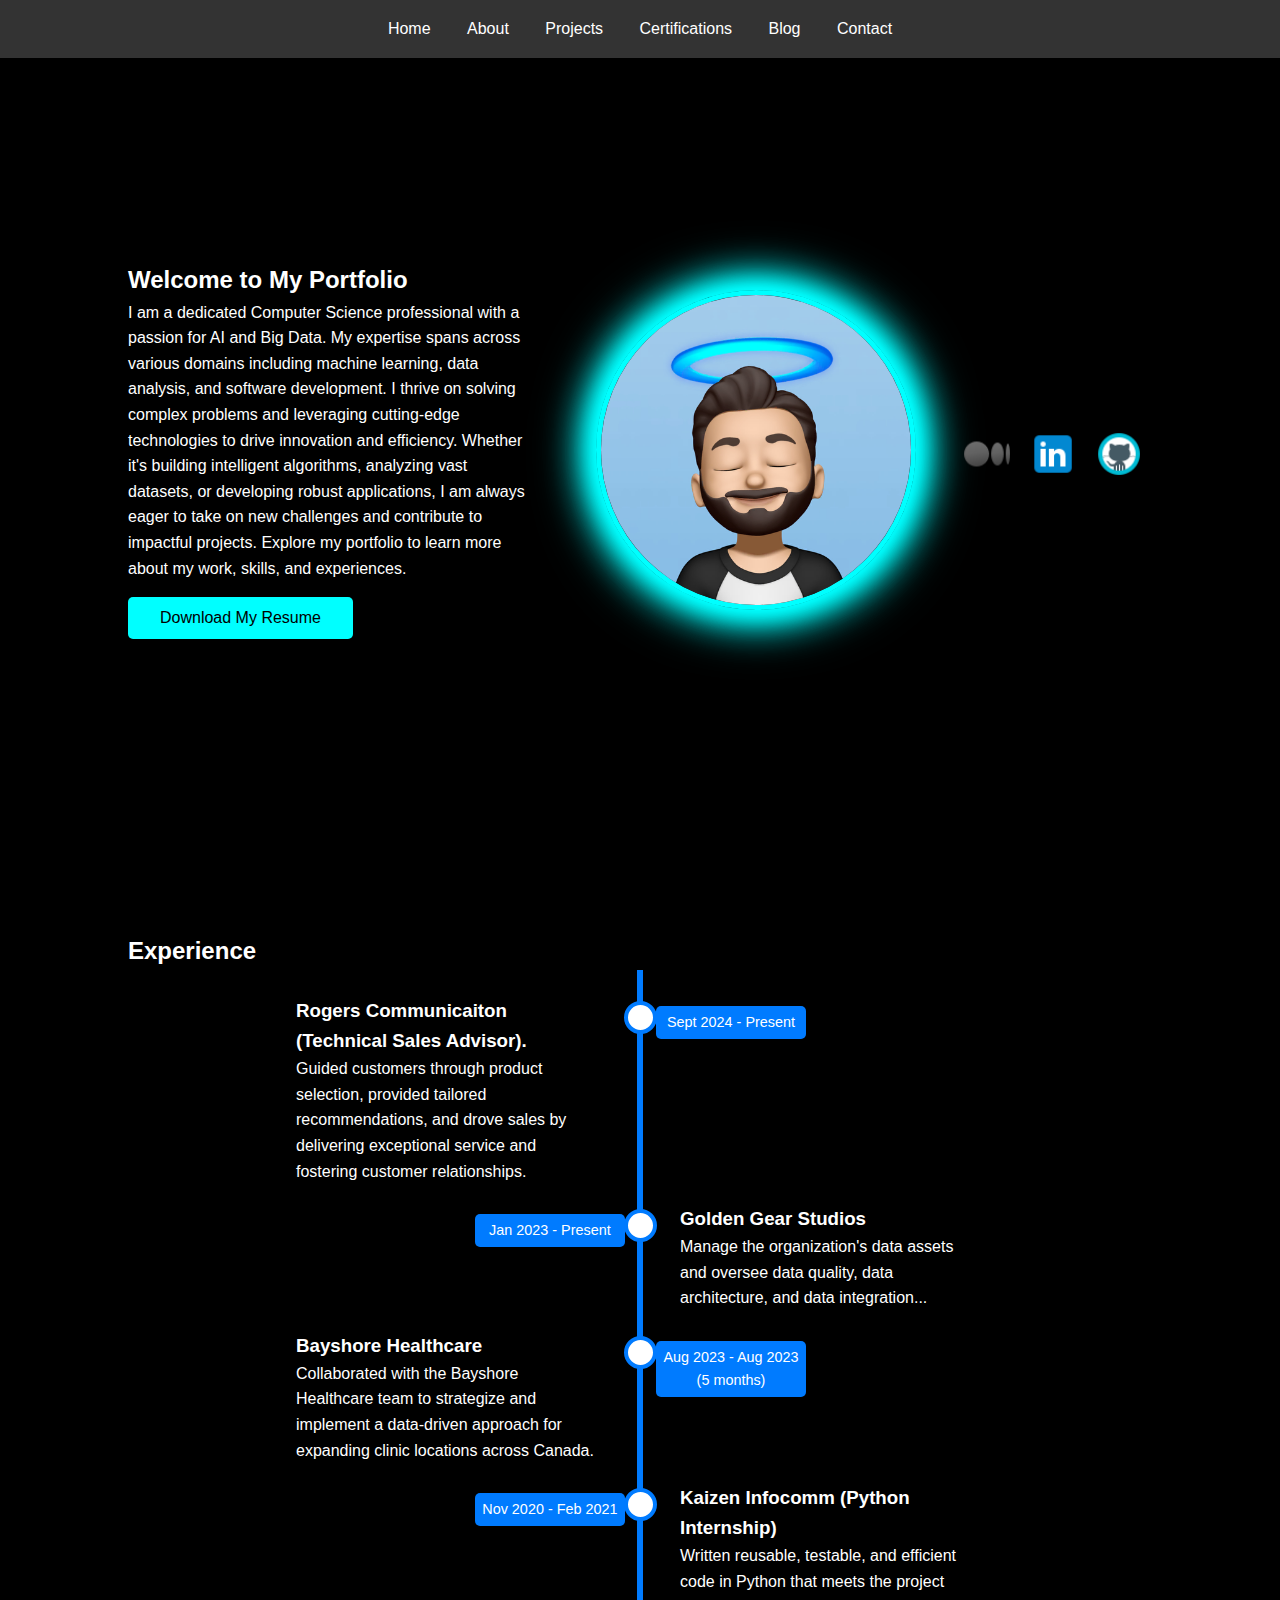
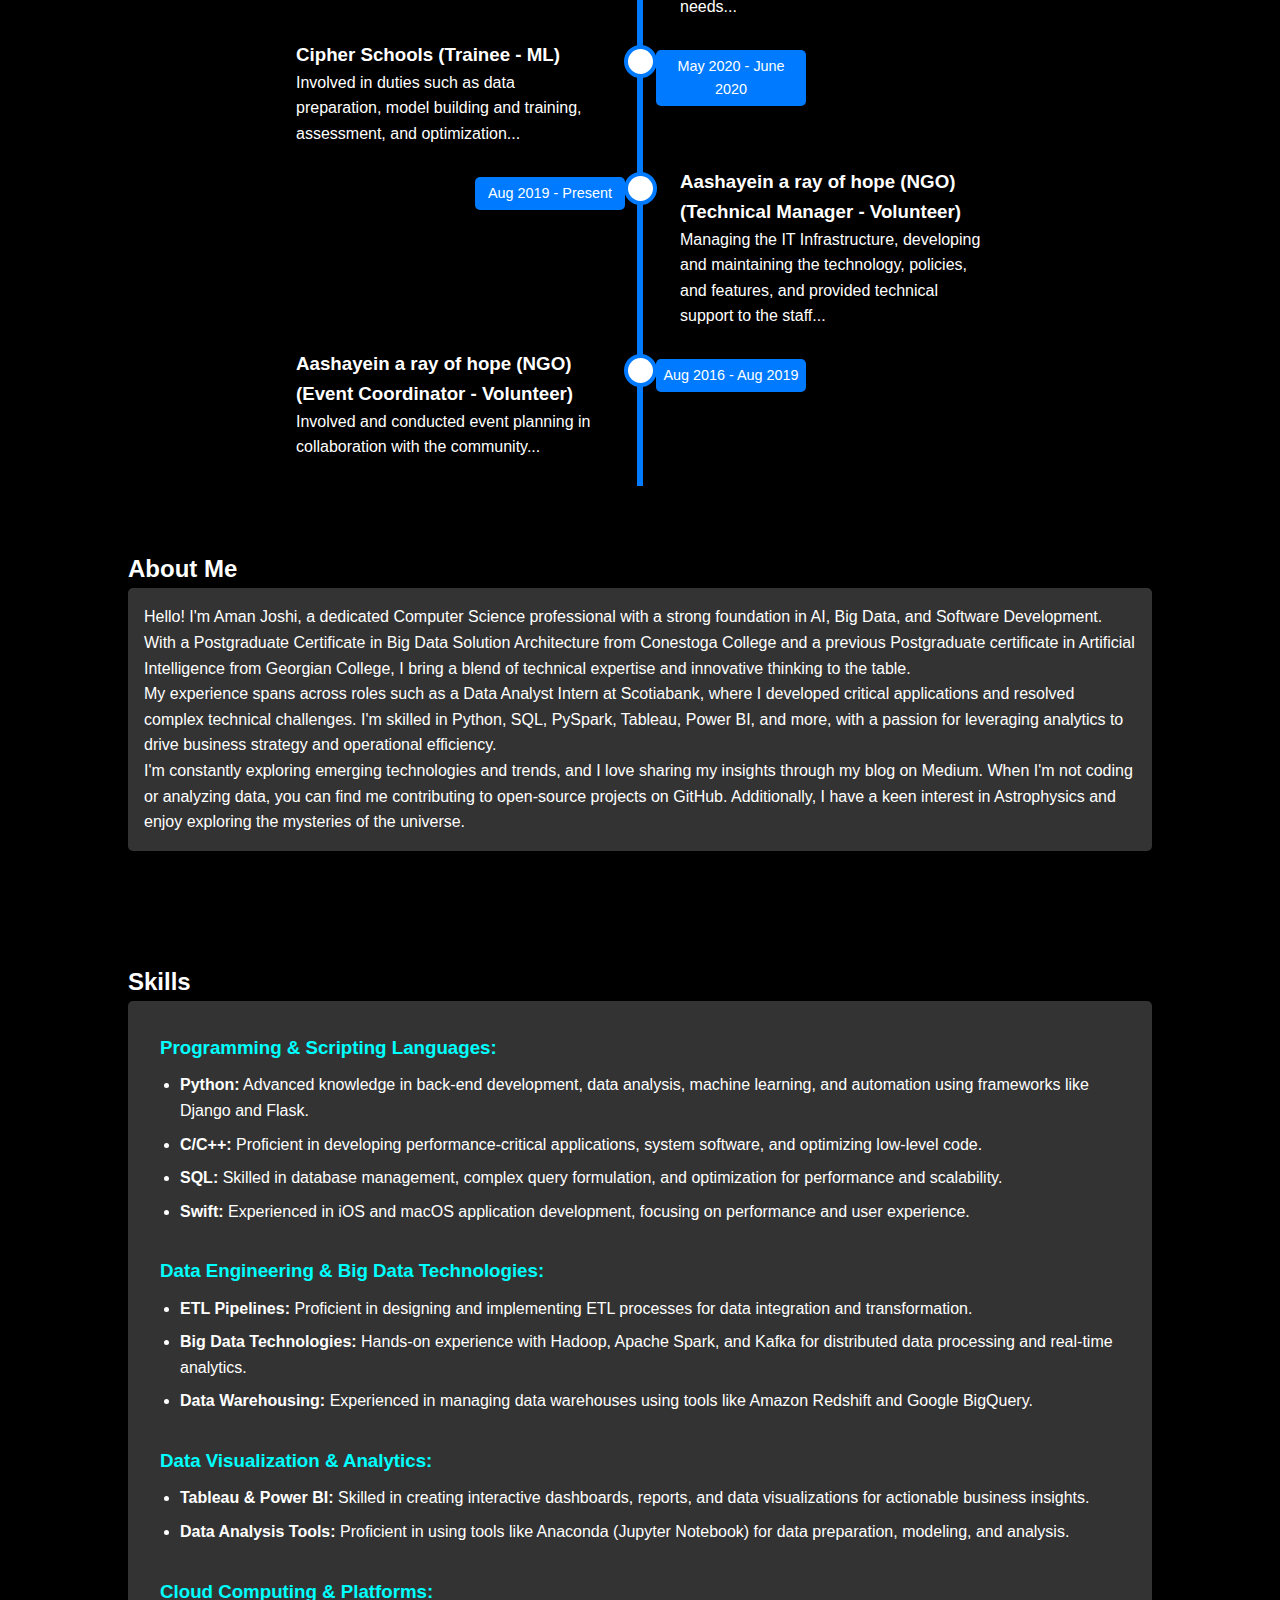
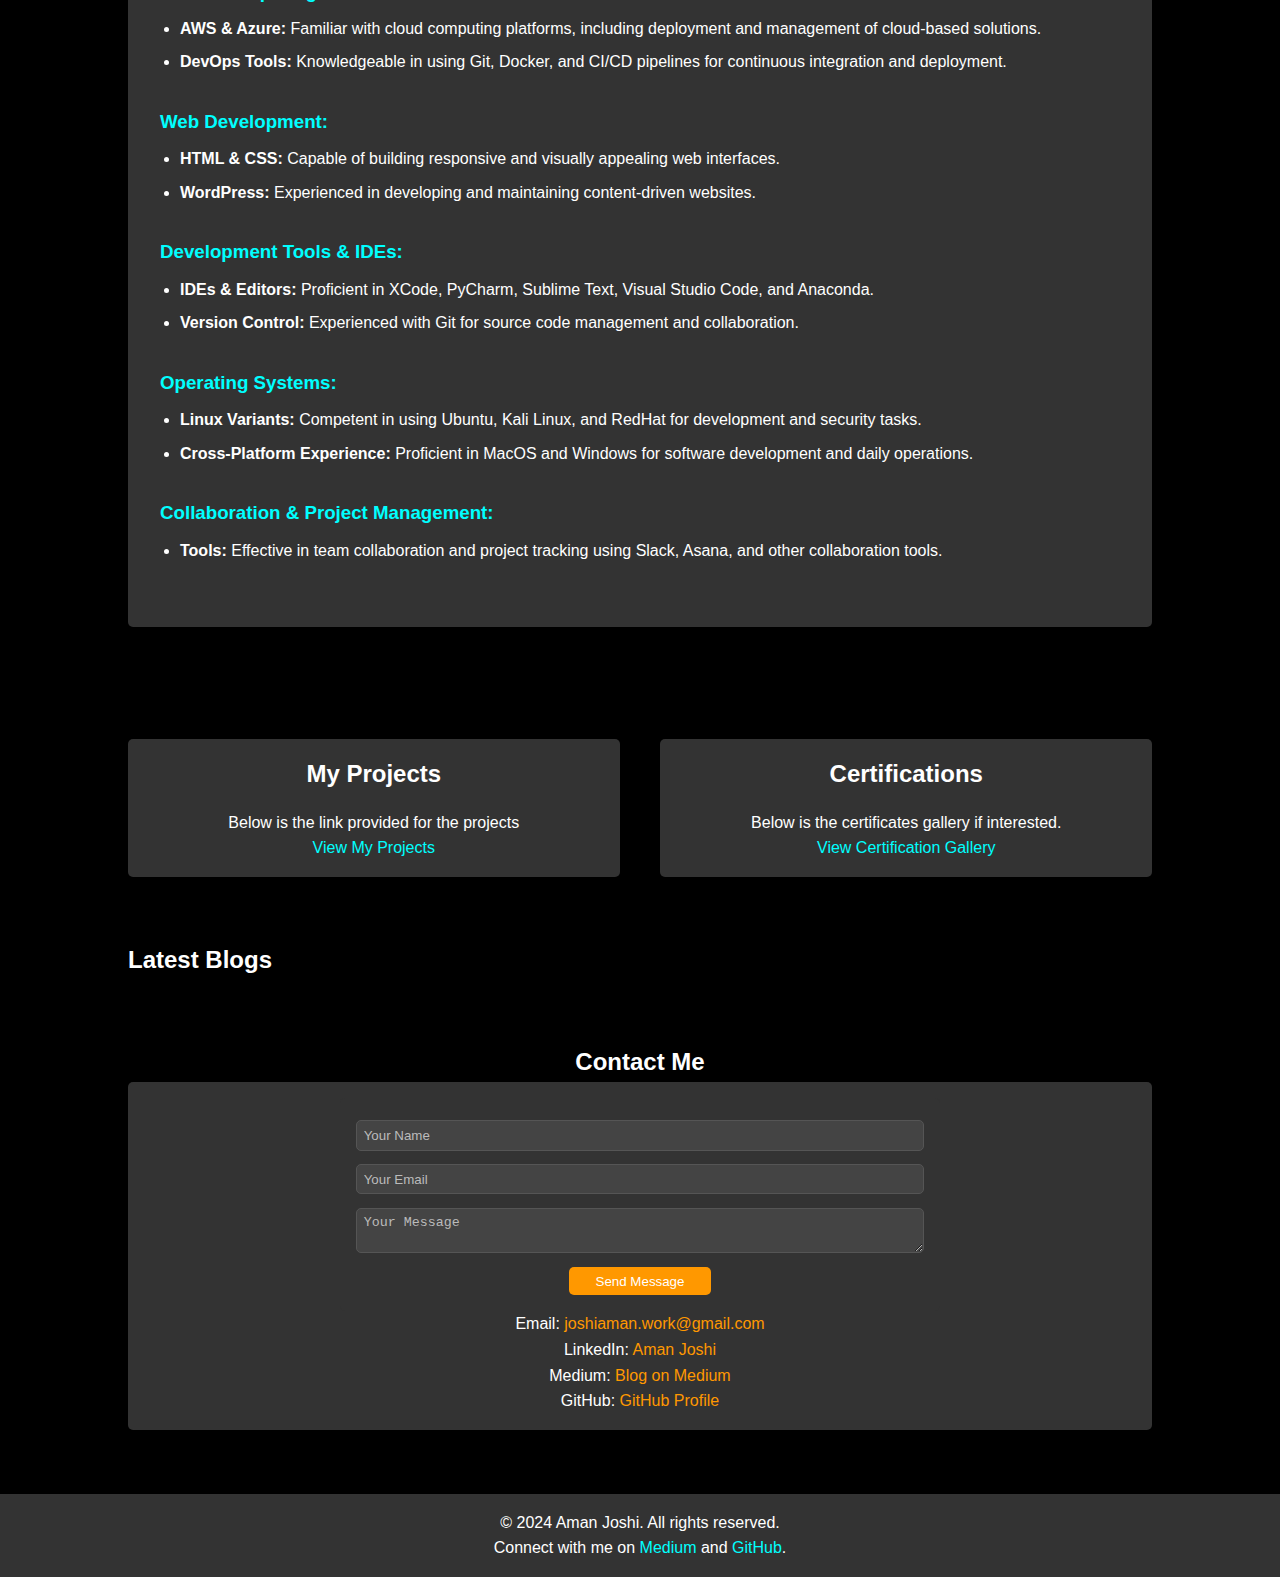
==== commit e1708b77: "Update index.html" ====
--- a/index.html
+++ b/index.html
@@ -51,6 +51,14 @@
         <div class="container">
             <h2>Experience</h2>
             <div class="timeline">
+                <!-- New Experience -->
+                <div class="timeline-item">
+                    <div class="timeline-date">Sept 2024 - Present</div>
+                    <div class="timeline-content">
+                        <h3>Rogers Communicaiton (Technical Sales Advisor).</h3>
+                        <p>Guided customers through product selection, provided tailored recommendations, and drove sales by delivering exceptional service and fostering customer relationships.</p>
+                    </div>
+                </div>
                 <!-- Existing Experience 1 -->
                 <div class="timeline-item">
                     <div class="timeline-date">Jan 2023 - Present</div>
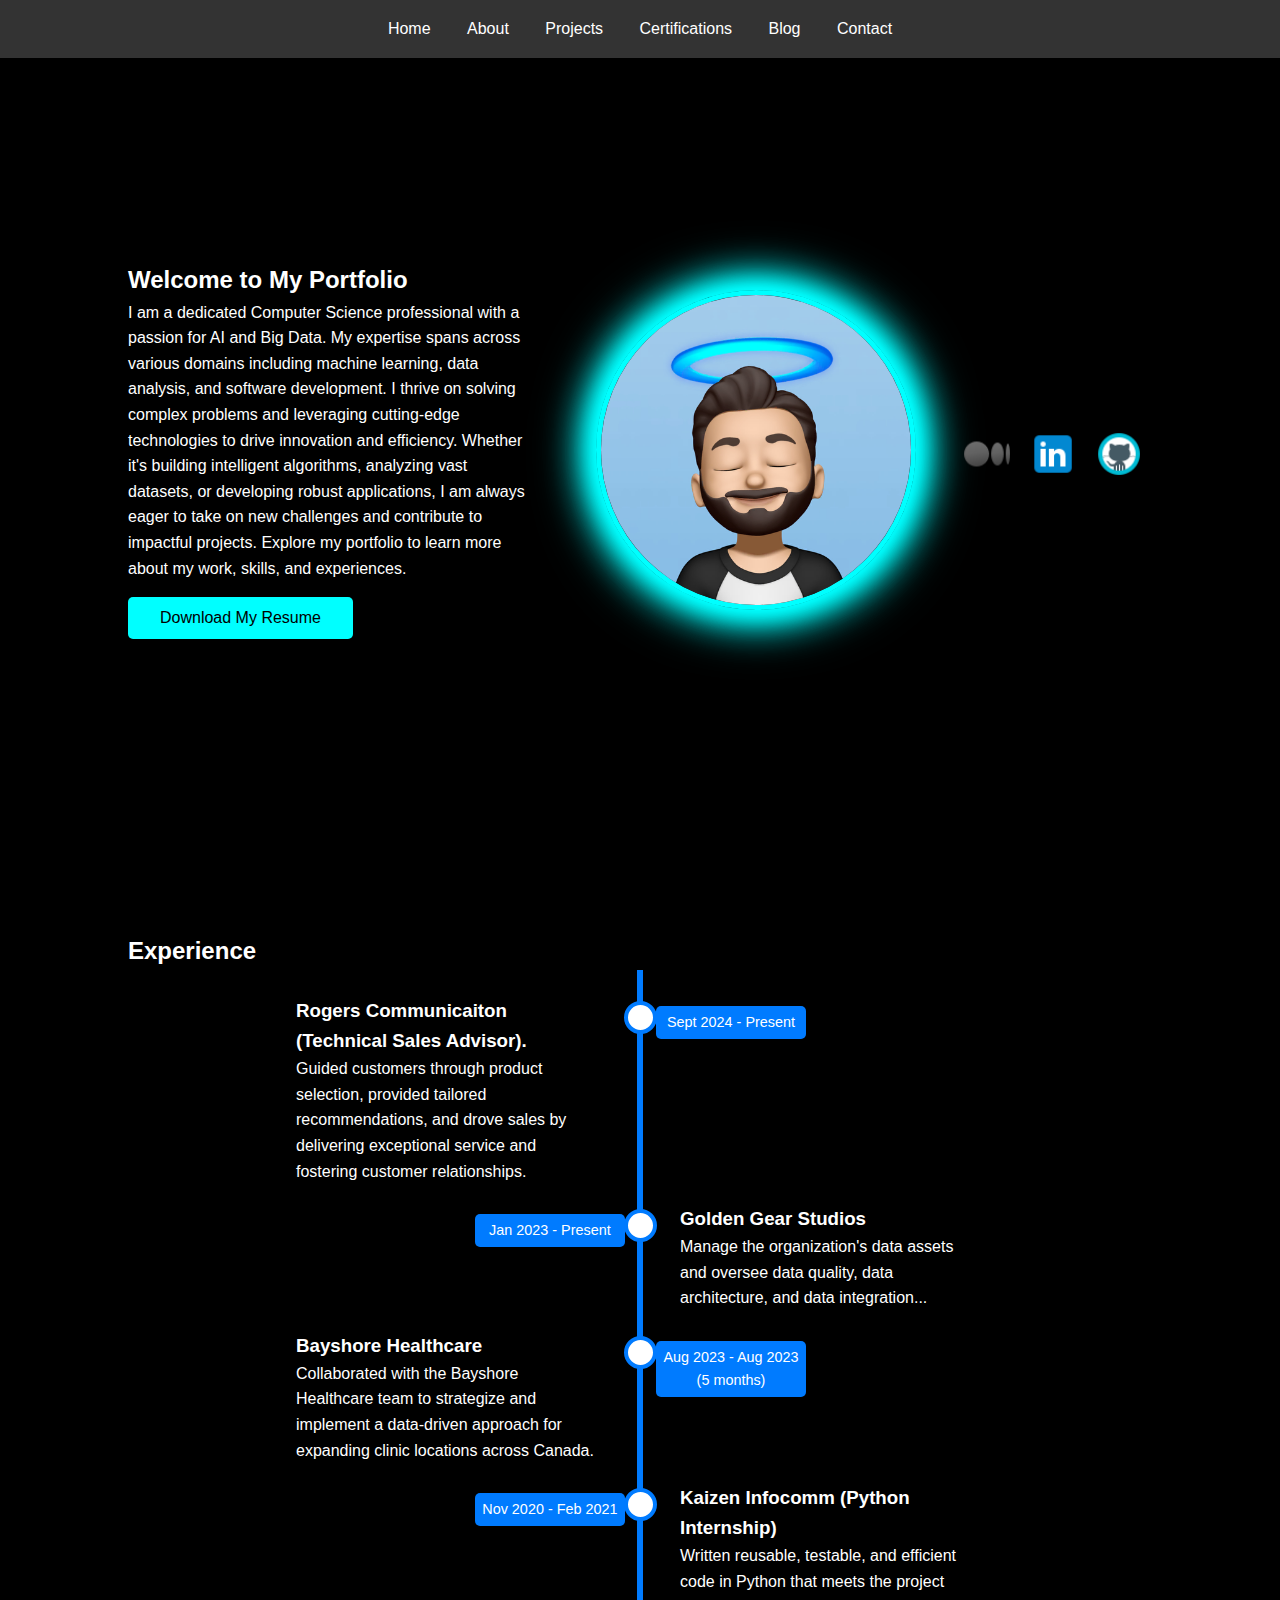
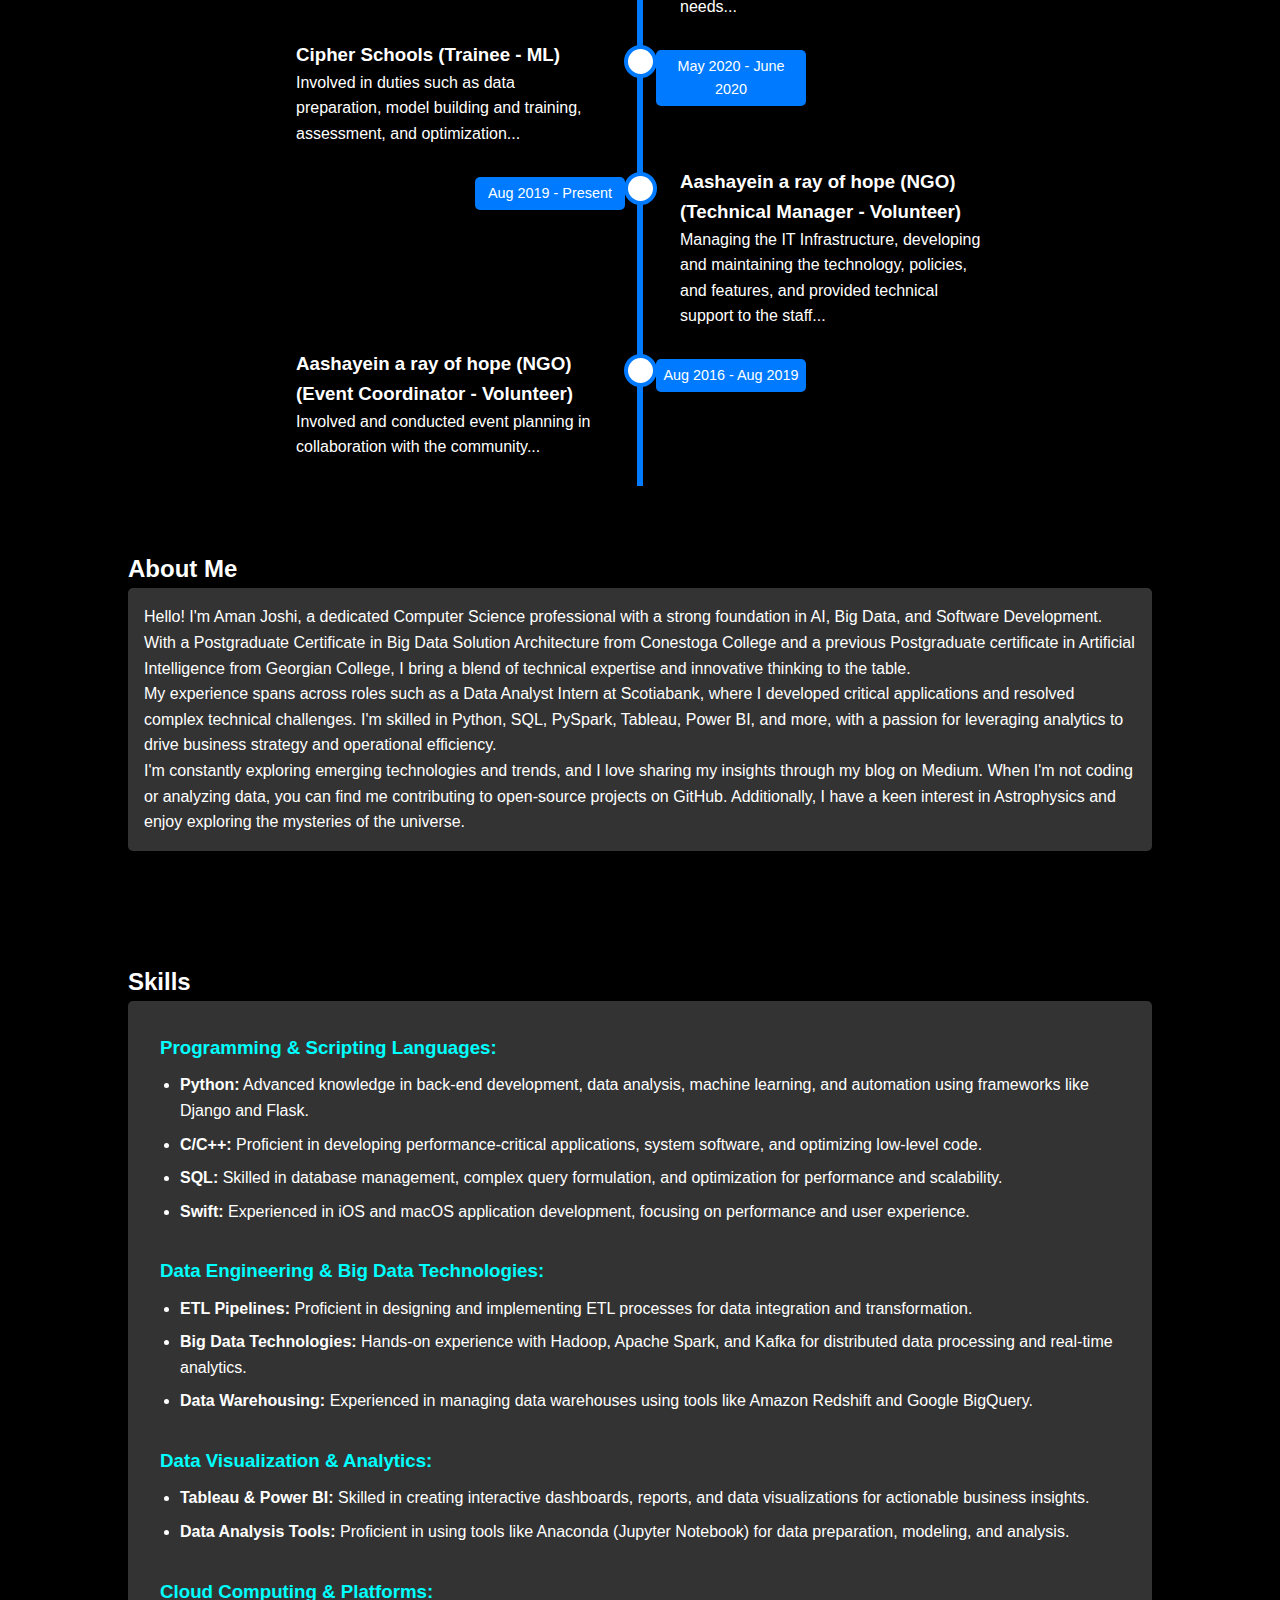
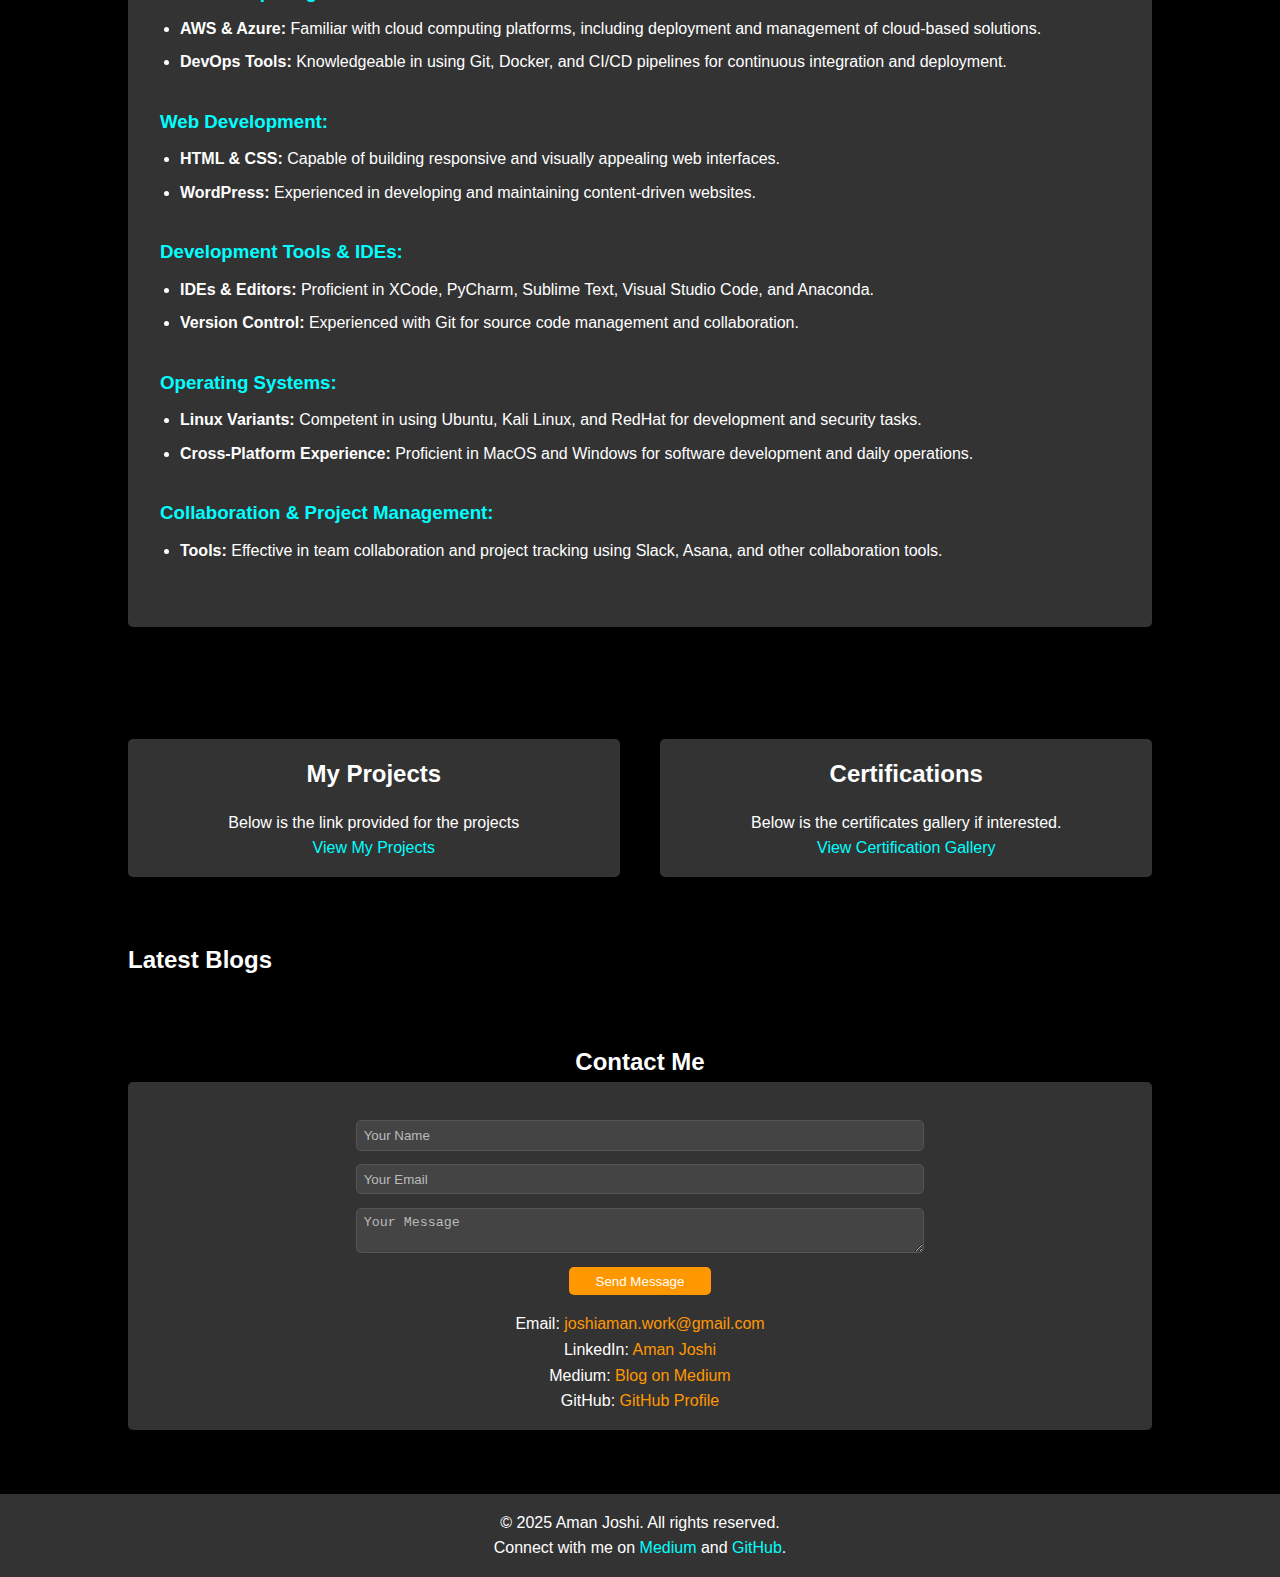
==== commit 1b067c8a: "Update index.html" ====
--- a/index.html
+++ b/index.html
@@ -255,7 +255,7 @@
     <!-- Footer Section -->   
     <footer>
         <div class="container">
-            <p>&copy; 2024 Aman Joshi. All rights reserved.</p>
+            <p>&copy; 2025 Aman Joshi. All rights reserved.</p>
             <p>Connect with me on <a href="https://medium.com/@amanjoshi1399">Medium</a> and <a href="https://github.com/icyboguyaman">GitHub</a>.</p>
         </div>
     </footer>
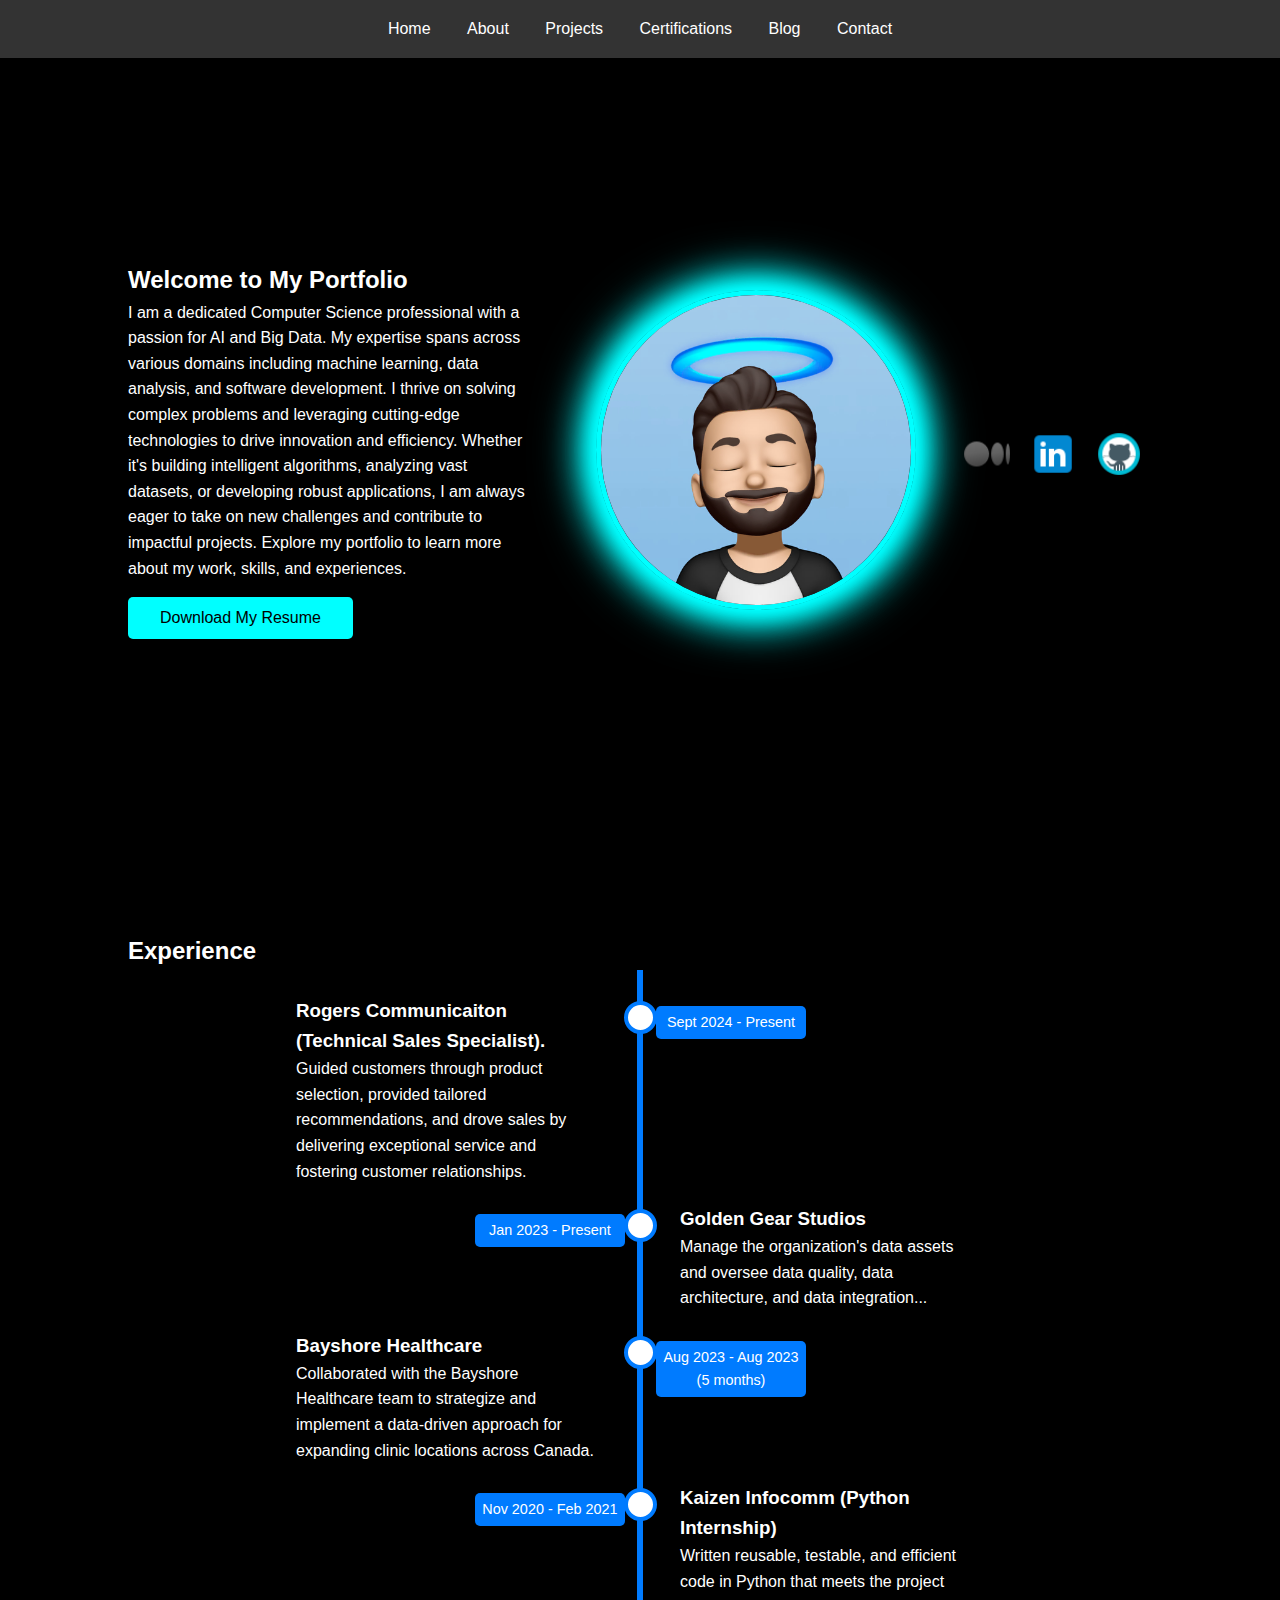
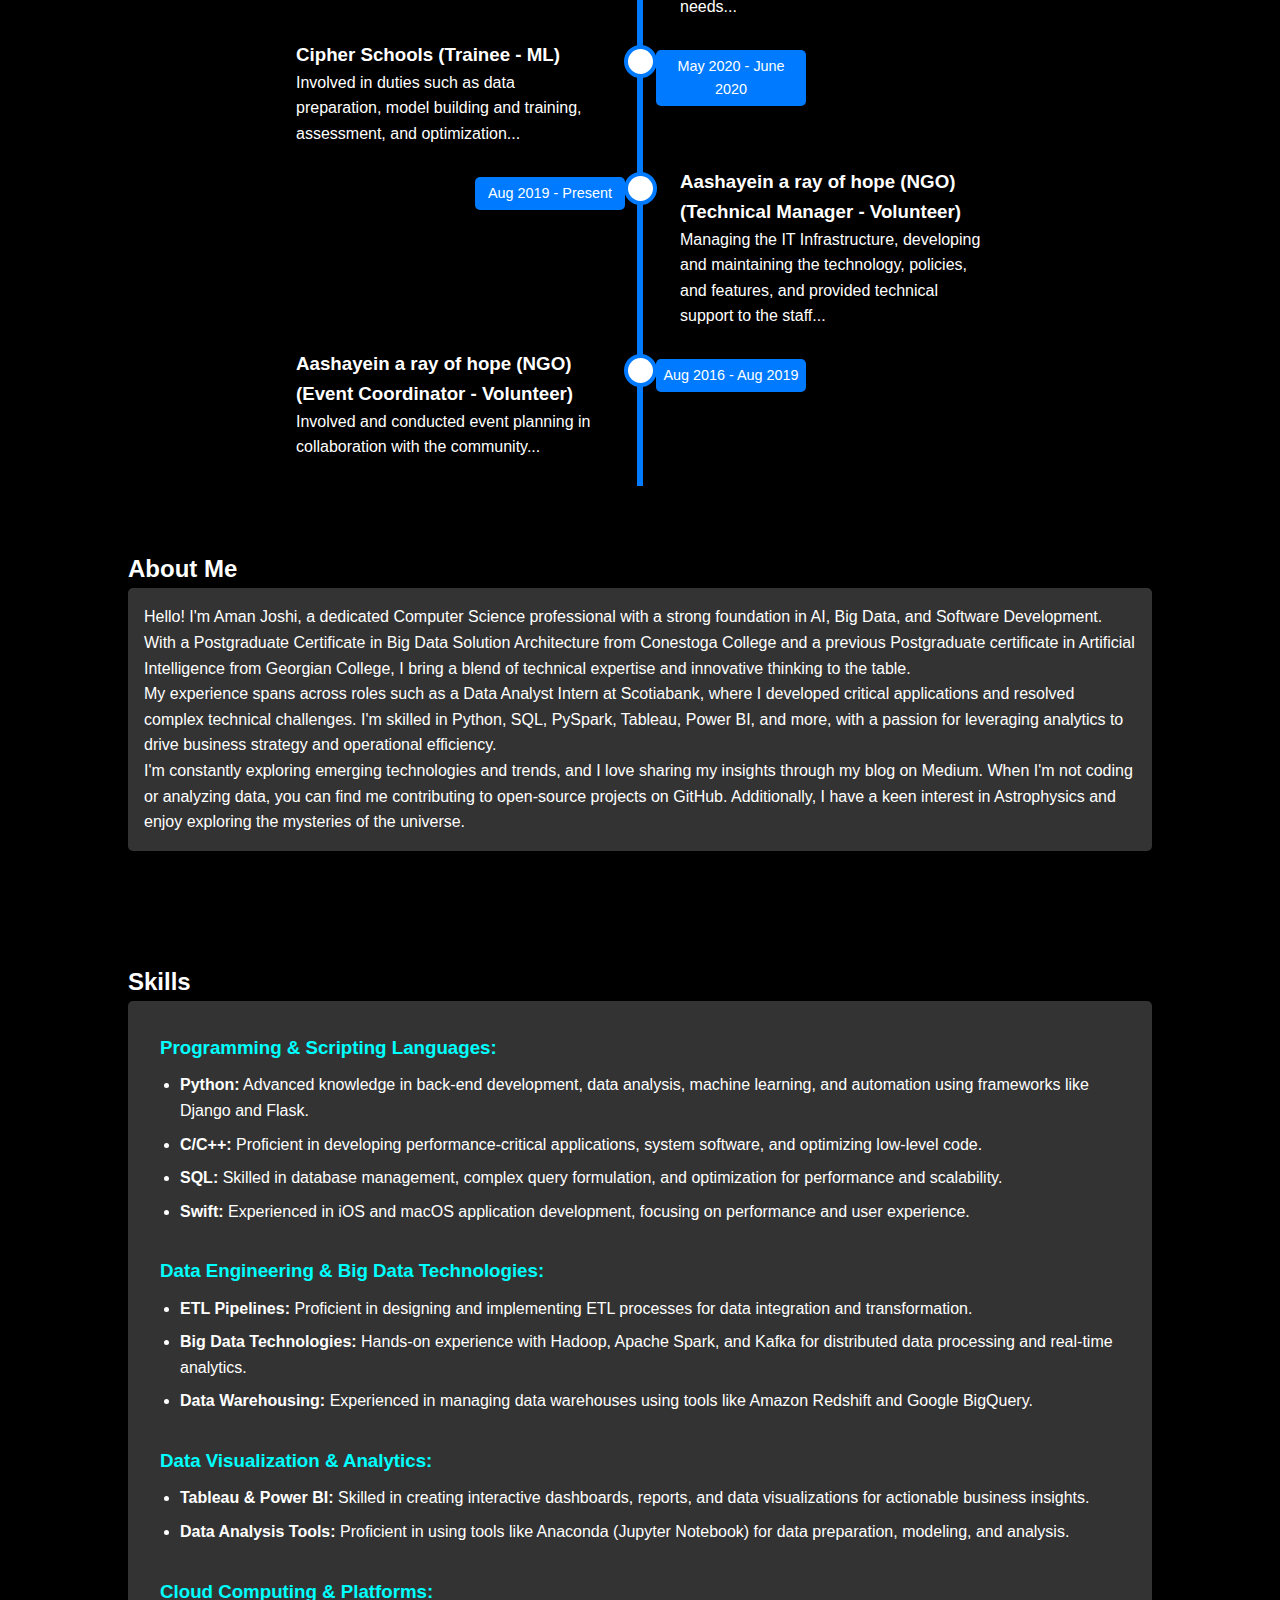
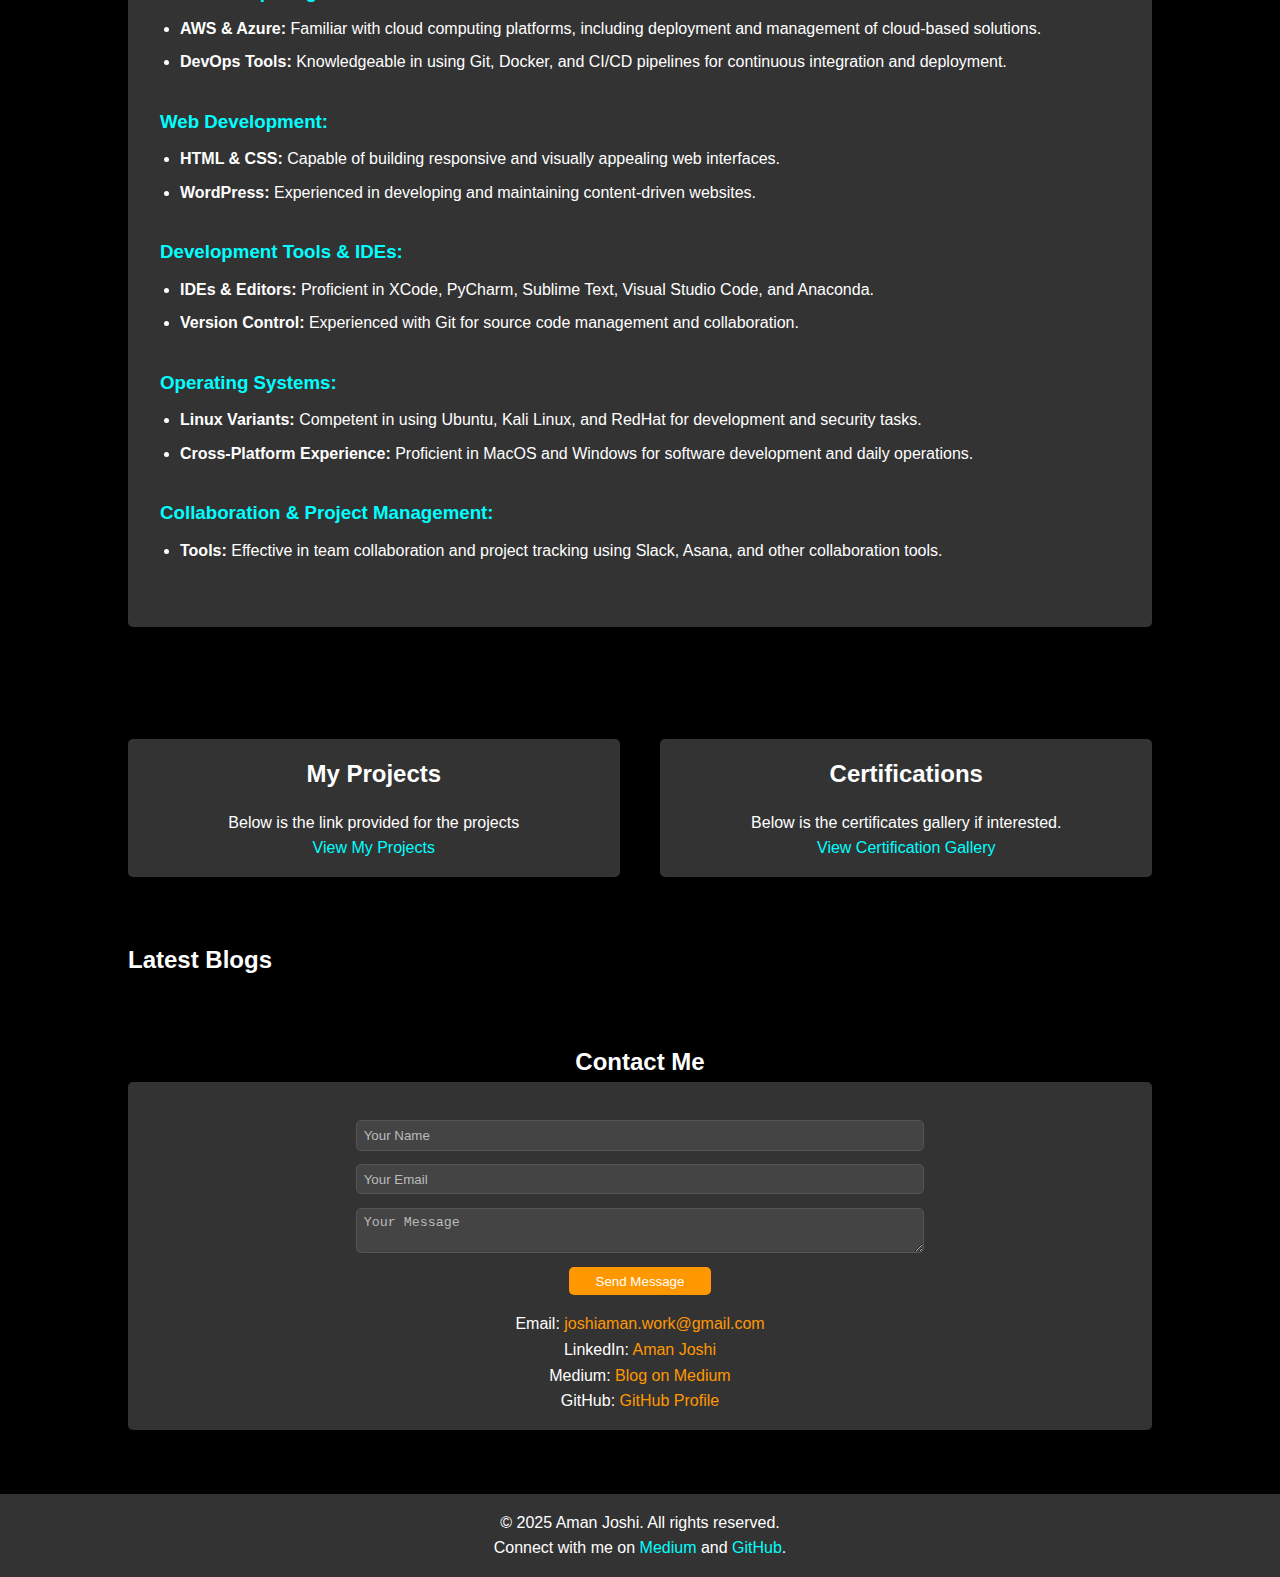
==== commit 5965cd6a: "Update index.html" ====
--- a/index.html
+++ b/index.html
@@ -55,7 +55,7 @@
                 <div class="timeline-item">
                     <div class="timeline-date">Sept 2024 - Present</div>
                     <div class="timeline-content">
-                        <h3>Rogers Communicaiton (Technical Sales Advisor).</h3>
+                        <h3>Rogers Communicaiton (Technical Sales Specialist).</h3>
                         <p>Guided customers through product selection, provided tailored recommendations, and drove sales by delivering exceptional service and fostering customer relationships.</p>
                     </div>
                 </div>
